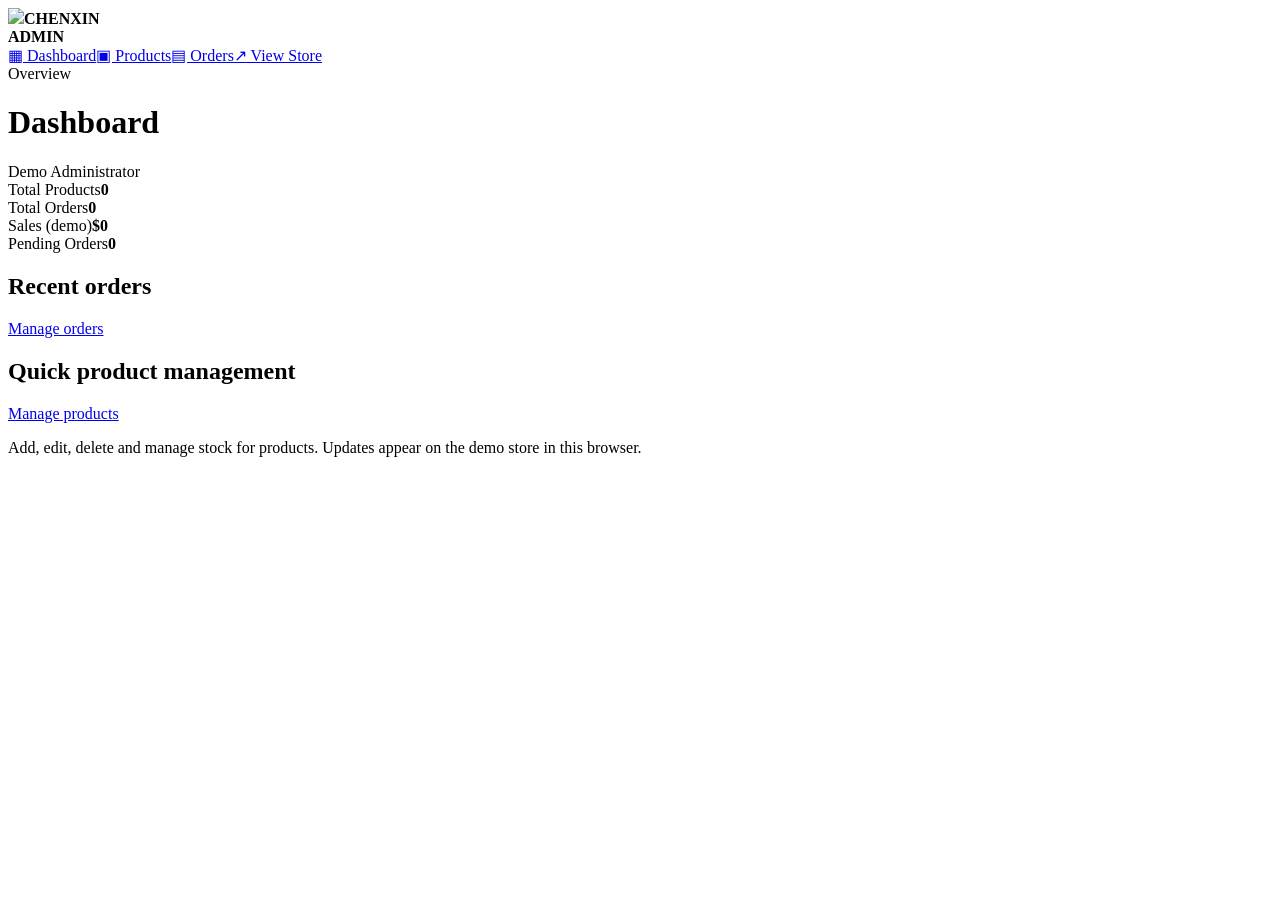
==== index.html @ 58817bd9 "Add files via upload" ====
<!doctype html><html lang="en"><head><meta charset="utf-8"><meta name="viewport" content="width=device-width,initial-scale=1"><title>Chenxin Admin</title><link rel="stylesheet" href="../assets/css/style.css"></head><body class="admin-body"><aside class="sidebar"><div class="sidebrand"><img src="../assets/images/logo.jpeg"><b>CHENXIN<br>ADMIN</b></div><a class="active" href="index.html">▦ Dashboard</a><a href="products.html">▣ Products</a><a href="orders.html">▤ Orders</a><a href="../index.html">↗ View Store</a></aside><main class="admin-main"><header class="admin-top"><div><span class="eyebrow">Overview</span><h1>Dashboard</h1></div><span class="admin-chip">Demo Administrator</span></header><div class="stat-grid"><div class="stat"><span>Total Products</span><strong id="statProducts">0</strong></div><div class="stat"><span>Total Orders</span><strong id="statOrders">0</strong></div><div class="stat"><span>Sales (demo)</span><strong id="statSales">$0</strong></div><div class="stat"><span>Pending Orders</span><strong id="statPending">0</strong></div></div><section class="admin-card"><div class="section-head"><h2>Recent orders</h2><a class="btn btn-small" href="orders.html">Manage orders</a></div><div id="recentOrders"></div></section><section class="admin-card"><div class="section-head"><h2>Quick product management</h2><a class="btn btn-small" href="products.html">Manage products</a></div><p class="muted">Add, edit, delete and manage stock for products. Updates appear on the demo store in this browser.</p></section></main><script src="../assets/js/admin.js"></script></body></html>
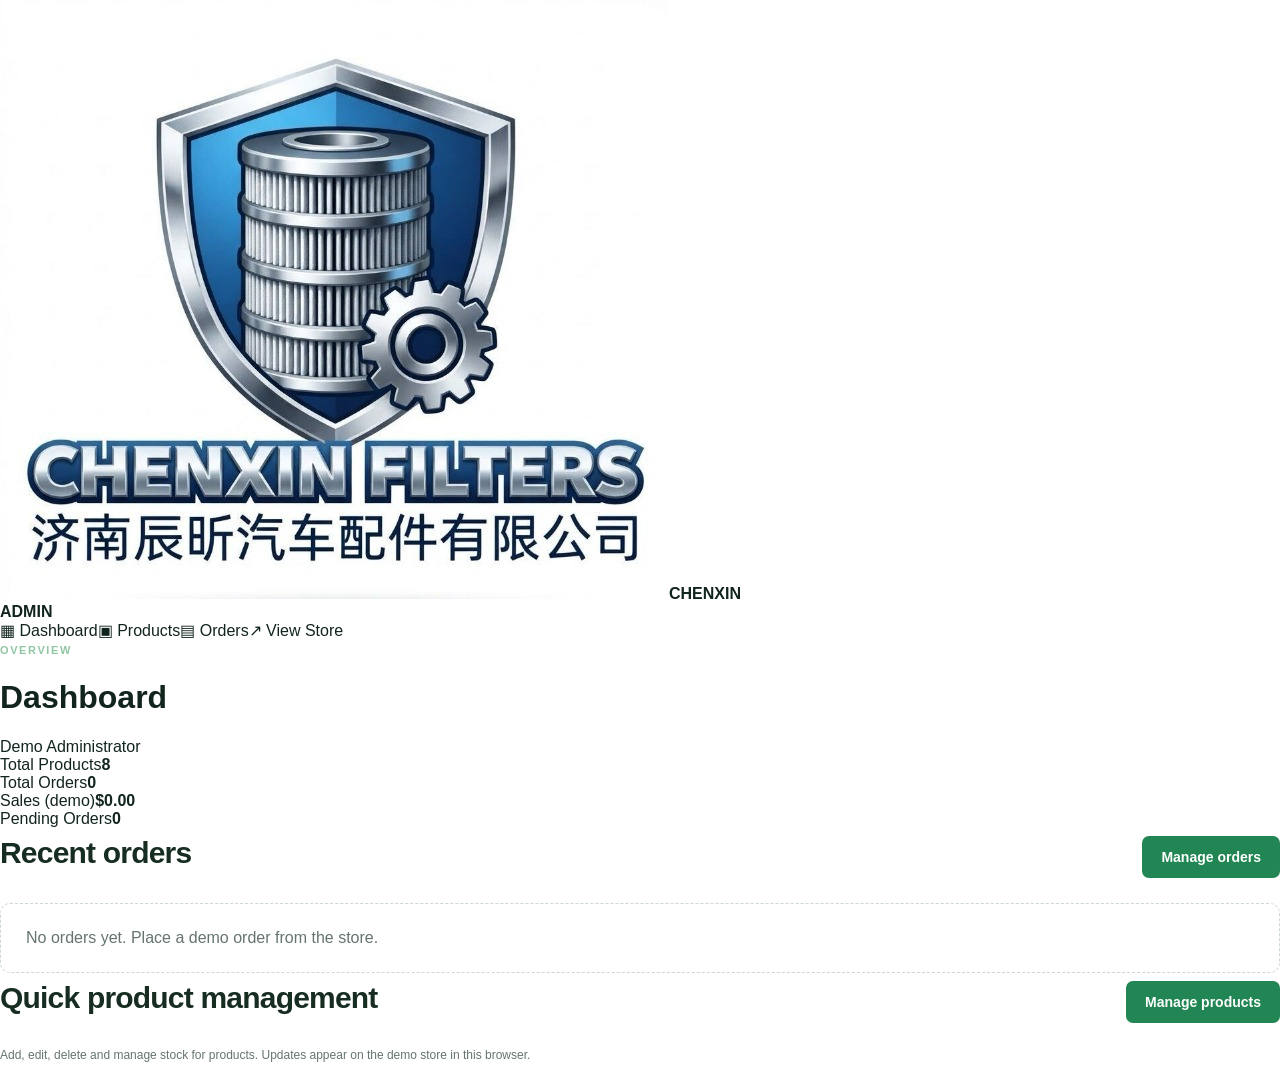
==== commit 32574134: "Update index.html" ====
--- a/index.html
+++ b/index.html
@@ -1 +1 @@
-<!doctype html><html lang="en"><head><meta charset="utf-8"><meta name="viewport" content="width=device-width,initial-scale=1"><title>Chenxin Admin</title><link rel="stylesheet" href="../assets/css/style.css"></head><body class="admin-body"><aside class="sidebar"><div class="sidebrand"><img src="../assets/images/logo.jpeg"><b>CHENXIN<br>ADMIN</b></div><a class="active" href="index.html">▦ Dashboard</a><a href="products.html">▣ Products</a><a href="orders.html">▤ Orders</a><a href="../index.html">↗ View Store</a></aside><main class="admin-main"><header class="admin-top"><div><span class="eyebrow">Overview</span><h1>Dashboard</h1></div><span class="admin-chip">Demo Administrator</span></header><div class="stat-grid"><div class="stat"><span>Total Products</span><strong id="statProducts">0</strong></div><div class="stat"><span>Total Orders</span><strong id="statOrders">0</strong></div><div class="stat"><span>Sales (demo)</span><strong id="statSales">$0</strong></div><div class="stat"><span>Pending Orders</span><strong id="statPending">0</strong></div></div><section class="admin-card"><div class="section-head"><h2>Recent orders</h2><a class="btn btn-small" href="orders.html">Manage orders</a></div><div id="recentOrders"></div></section><section class="admin-card"><div class="section-head"><h2>Quick product management</h2><a class="btn btn-small" href="products.html">Manage products</a></div><p class="muted">Add, edit, delete and manage stock for products. Updates appear on the demo store in this browser.</p></section></main><script src="../assets/js/admin.js"></script></body></html>
+<!doctype html><html lang="en"><head><meta charset="utf-8"><meta name="viewport" content="width=device-width,initial-scale=1"><title>Chenxin Admin</title><link rel="stylesheet" href="style.css"></head><body class="admin-body"><aside class="sidebar"><div class="sidebrand"><img src="logo.jpeg"><b>CHENXIN<br>ADMIN</b></div><a class="active" href="index.html">▦ Dashboard</a><a href="products.html">▣ Products</a><a href="orders.html">▤ Orders</a><a href="../index.html">↗ View Store</a></aside><main class="admin-main"><header class="admin-top"><div><span class="eyebrow">Overview</span><h1>Dashboard</h1></div><span class="admin-chip">Demo Administrator</span></header><div class="stat-grid"><div class="stat"><span>Total Products</span><strong id="statProducts">0</strong></div><div class="stat"><span>Total Orders</span><strong id="statOrders">0</strong></div><div class="stat"><span>Sales (demo)</span><strong id="statSales">$0</strong></div><div class="stat"><span>Pending Orders</span><strong id="statPending">0</strong></div></div><section class="admin-card"><div class="section-head"><h2>Recent orders</h2><a class="btn btn-small" href="orders.html">Manage orders</a></div><div id="recentOrders"></div></section><section class="admin-card"><div class="section-head"><h2>Quick product management</h2><a class="btn btn-small" href="products.html">Manage products</a></div><p class="muted">Add, edit, delete and manage stock for products. Updates appear on the demo store in this browser.</p></section></main><script src="admin.js"></script></body></html>
--- a/style.css
+++ b/style.css
@@ -0,0 +1,2 @@
+@import url('https://fonts.googleapis.com/css2?family=Inter:wght@400;500;600;700;800;900&display=swap');
+:root{--green:#176b45;--green2:#218653;--dark:#12251d;--muted:#65756d;--pale:#f3f8f4;--line:#e5ece7;--gold:#e5a526}*{box-sizing:border-box}html{scroll-behavior:smooth}body{margin:0;font-family:Inter,Arial,sans-serif;color:var(--dark);background:#fff}a{text-decoration:none;color:inherit}.top-strip{display:flex;justify-content:space-between;padding:10px max(4vw,24px);background:#102c22;color:#eaf4ee;font-size:12px;letter-spacing:.15px}.header{display:flex;align-items:center;gap:28px;padding:18px max(4vw,24px);border-bottom:1px solid var(--line);background:white}.brand{display:flex;align-items:center;gap:12px;min-width:250px}.brand img{width:66px;height:66px;object-fit:contain}.brand strong{display:block;font-weight:900;letter-spacing:1.1px;font-size:19px}.brand small{display:block;color:#75847c;font-size:11px;margin-top:5px}.search{display:flex;flex:1;max-width:660px;border:1px solid #dce6df;border-radius:8px;overflow:hidden;height:46px;background:#fafcfb}.search input{border:0;background:transparent;outline:0;padding:0 15px;flex:1;font-size:14px;min-width:0}.search button{border:0;background:var(--green);color:#fff;padding:0 20px;font-weight:700;cursor:pointer}.header-actions{display:flex;align-items:center;gap:20px;margin-left:auto;white-space:nowrap;font-size:13px}.header-actions a{font-weight:600}.cart-link b{background:#eaf5ee;color:var(--green);padding:4px 7px;border-radius:20px}.admin-link{color:var(--green)}.nav{display:flex;align-items:center;gap:28px;padding:15px max(4vw,24px);border-bottom:1px solid var(--line);font-size:13px;font-weight:600;color:#354a3f;overflow-x:auto;white-space:nowrap}.nav a:hover,.footer-col a:hover{color:var(--green2)}.hero{margin:26px max(4vw,24px) 0;min-height:390px;border-radius:18px;overflow:hidden;background:linear-gradient(115deg,#102f24 0%,#175a3b 58%,#237d52 100%);color:white;display:grid;grid-template-columns:1.2fr .8fr;position:relative;padding:50px 6%;align-items:center}.hero-copy{max-width:640px;position:relative;z-index:2}.eyebrow{font-size:11px;font-weight:800;letter-spacing:1.6px;text-transform:uppercase;color:#91c6a5}.hero h1{font-size:clamp(38px,5vw,62px);line-height:1.06;margin:18px 0;font-weight:900;letter-spacing:-2px}.hero h1 span{color:#c8f0d7}.hero p{color:#d4e5db;line-height:1.7;max-width:520px;font-size:16px}.hero-buttons{display:flex;gap:12px;margin-top:28px}.btn{display:inline-flex;align-items:center;justify-content:center;gap:12px;background:var(--green2);color:white;border:0;border-radius:7px;padding:13px 19px;font-size:14px;font-weight:700;cursor:pointer}.hero .btn{background:#fff;color:#174b32}.btn-light{background:transparent!important;border:1px solid #9dc8ad;color:#fff!important}.trust-row{display:flex;gap:22px;margin-top:32px;font-size:12px;color:#d4e8dc}.hero-visual{position:relative;display:flex;justify-content:center;align-items:center}.hero-visual img{width:min(330px,70%);filter:drop-shadow(0 20px 25px #09221866);border-radius:12px;mix-blend-mode:screen;opacity:.88}.floating-note{position:absolute;right:5%;bottom:10%;background:white;color:var(--green);padding:14px 20px;border-radius:10px;box-shadow:0 15px 40px #061b1266;transform:rotate(-4deg)}.floating-note strong,.floating-note small{display:block}.floating-note small{font-size:10px;letter-spacing:1px;margin-top:4px}.category-section,.products-section,.cart-section{padding:62px max(4vw,24px)}.section-head{display:flex;align-items:end;justify-content:space-between;gap:20px;margin-bottom:25px}.section-head h2,.about h2{font-size:30px;margin:8px 0;color:#172d22;letter-spacing:-.8px}.section-head p{color:var(--muted);font-size:14px;margin:8px 0 0}.section-head .eyebrow{color:var(--green2)}.text-link{font-size:13px;color:var(--green);font-weight:700}.category-grid{display:grid;grid-template-columns:repeat(7,1fr);gap:14px}.category-card{border:1px solid var(--line);border-radius:12px;background:#fff;padding:22px 12px;text-align:center;cursor:pointer;transition:.2s;box-shadow:0 4px 15px #102e1b05}.category-card:hover{transform:translateY(-4px);border-color:#a8cdb5;box-shadow:0 10px 25px #102e1b10}.cat-icon{height:70px;width:70px;margin:0 auto 14px;border-radius:50%;background:var(--pale);display:flex;align-items:center;justify-content:center;font-size:28px}.category-card strong{font-size:13px}.promo-band{margin:0 max(4vw,24px);background:#edf6ef;border:1px solid #dcece1;border-radius:15px;padding:34px 5%;display:flex;align-items:center;justify-content:space-between;gap:20px}.promo-band h2{font-size:27px;margin:10px 0}.promo-band p{color:var(--muted);font-size:14px}.promo-band .eyebrow{color:var(--green)}.products-section{background:#fafcfb}.filters{display:flex;gap:10px}.filters select{padding:11px;border:1px solid #dce6df;border-radius:7px;background:white;color:#30473b}.product-grid{display:grid;grid-template-columns:repeat(4,1fr);gap:18px}.product-card{background:white;border:1px solid var(--line);border-radius:12px;overflow:hidden;transition:.2s}.product-card:hover{box-shadow:0 12px 28px #122d1b12;transform:translateY(-3px)}.product-image{height:190px;background:linear-gradient(140deg,#f4f8f5,#eaf2ed);display:flex;align-items:center;justify-content:center;overflow:hidden}.product-image img{width:100%;height:100%;object-fit:cover}.product-placeholder{font-size:65px;opacity:.75}.product-info{padding:18px}.tag{display:inline-block;font-size:10px;text-transform:uppercase;letter-spacing:.6px;color:var(--green);background:#edf7f0;border-radius:20px;padding:6px 8px}.product-info h3{font-size:15px;margin:12px 0 7px;line-height:1.4}.sku,.stock,.muted{font-size:12px;color:var(--muted)}.price{font-size:20px;font-weight:800;margin:12px 0;color:var(--green)}.product-info .btn{width:100%;margin-top:12px}.empty{padding:25px;background:#fff;border:1px dashed #cbd9d0;border-radius:10px;color:var(--muted)}.cart-row{display:grid;grid-template-columns:2fr 1fr 1fr auto;align-items:center;gap:15px;padding:15px;border-bottom:1px solid var(--line)}.cart-row button{cursor:pointer}.cart-total{text-align:right;font-size:22px;font-weight:800;padding:20px}.checkout-btn{float:right}.table-action{border:0;background:#f5e8e8;color:#a33;border-radius:5px;padding:8px}.benefits{display:grid;grid-template-columns:repeat(4,1fr);gap:15px;padding:32px max(4vw,24px);border-top:1px solid var(--line);border-bottom:1px solid var(--line)}.benefits div{padding:10px 15px;border-right:1px solid var(--line)}.benefits div:last-child{border:0}.benefits b,.benefits small{display:block}.benefits b{font-size:14px}.benefits small{color:var(--muted);font-size:12px;margin-top:8px}.about{display:flex;align-items:center;justify-content:space-between;gap:30px;padding:60px max(4vw,24px)}.about>div{max-width:750px}.about p{line-height:1.8;color:var(--muted);font-size:14px}footer{background:#102b21;color:#e9f3ec;padding:45px max(4vw,24px) 20px}.footer-main{display:grid;grid-template-columns:1.5fr 1fr 1fr 1fr;gap:40px;padding-bottom:35px}.footer-brand img{width:100px;height:100px;object-fit:contain;border-radius:7px}.footer-brand h3{letter-spacing:1px;margin:14px 0 5px}.footer-brand p{font-size:13px;margin:7px 0}.footer-brand small{color:#9bb9a7}.footer-col h4{font-size:14px;margin:5px 0 18px}.footer-col a{display:block;color:#b8d0c1;font-size:13px;margin:12px 0}.social{display:flex;gap:10px;flex-wrap:wrap;margin-top:20px}.social a{border:1px solid #416452;color:#d5e6dc;border-radius:30px;padding:8px 11px;font-size:12px}.payment{display:flex;align-items:center;gap:10px;flex-wrap:wrap;border-top:1px solid #355345;border-bottom:1px solid #355345;padding:18px 0}.payment>span{font-size:12px;color:#adc8b7;margin-right:6px}.pay{display:inline-block;background:white;color:#203c2d;padding:7px 12px;border-radius:5px;font-size:12px;font-weight:800}.mc{color:#263e83}.pp{color:#1460a5}.cod{font-size:10px}.footer-bottom{display:flex;justify-content:space-between;gap:20px;padding-top:20px;color:#b4c8bb;font-size:12px}.demo-note{text-align:center;color:#839e8d;font-size:10px;margin:16px 0 0}@media(max-width:1050px){.category-grid{grid-template-columns:repeat(4,1fr)}.product-grid{grid-template-columns:repeat(3,1fr)}.header{flex-wrap:wrap}.header-actions{margin-left:0}.hero{grid-template-columns:1fr .7fr}.footer-main{grid-template-columns:1fr 1fr}}@media(max-width:700px){.top-strip{gap:8px;justify-content:center;flex-wrap:wrap}.top-strip span:nth-child(2){display:none}.header{gap:14px}.brand{min-width:auto}.brand img{width:48px;height:48px}.brand strong{font-size:15px}.search{order:3;max-width:none;flex-basis:100%}.header-actions{gap:12px;font-size:12px}.header-actions a span{display:none}.nav{gap:18px}.hero{grid-template-columns:1fr;padding:35px 25px;margin:18px 15px}.hero-visual{display:none}.hero h1{font-size:42px}.trust-row{flex-wrap:wrap;gap:10px}.section-head{align-items:start;flex-direction:column}.category-section,.products-section,.cart-section{padding:42px 16px}.category-grid{grid-template-columns:repeat(2,1fr)}.product-grid{grid-template-columns:repeat(2,1fr);gap:10px}.product-image{height:140px}.product-info{padding:12px}.product-info h3{font-size:13px}.promo-band{margin:0 15px;flex-direction:column;align-items:start}.filters{width:100%;flex-wrap:wrap}.filters select{flex:1;min-width:120px}.benefits{grid-template-columns:repeat(2,1fr);padding:24px 15px}.benefits div:nth-child(2){border-right:0}.about{padding:42px 16px;flex-direction:column;align-items:start}.footer-main{grid-template-columns:1fr 1fr;gap:25px}.footer-brand{grid-column:1/-1}.footer-bottom{flex-direction:column}.cart-row{grid-template-columns:1fr 1fr}.cart-row>button:last-child{justify-self:start}}@media(max-width:420px){.product-grid{grid-template-columns:1fr}.product-image{height:180px}.category-grid{grid-template-columns:1fr 1fr}.footer-main{grid-template-columns:1fr}.footer-brand{grid-column:auto}}
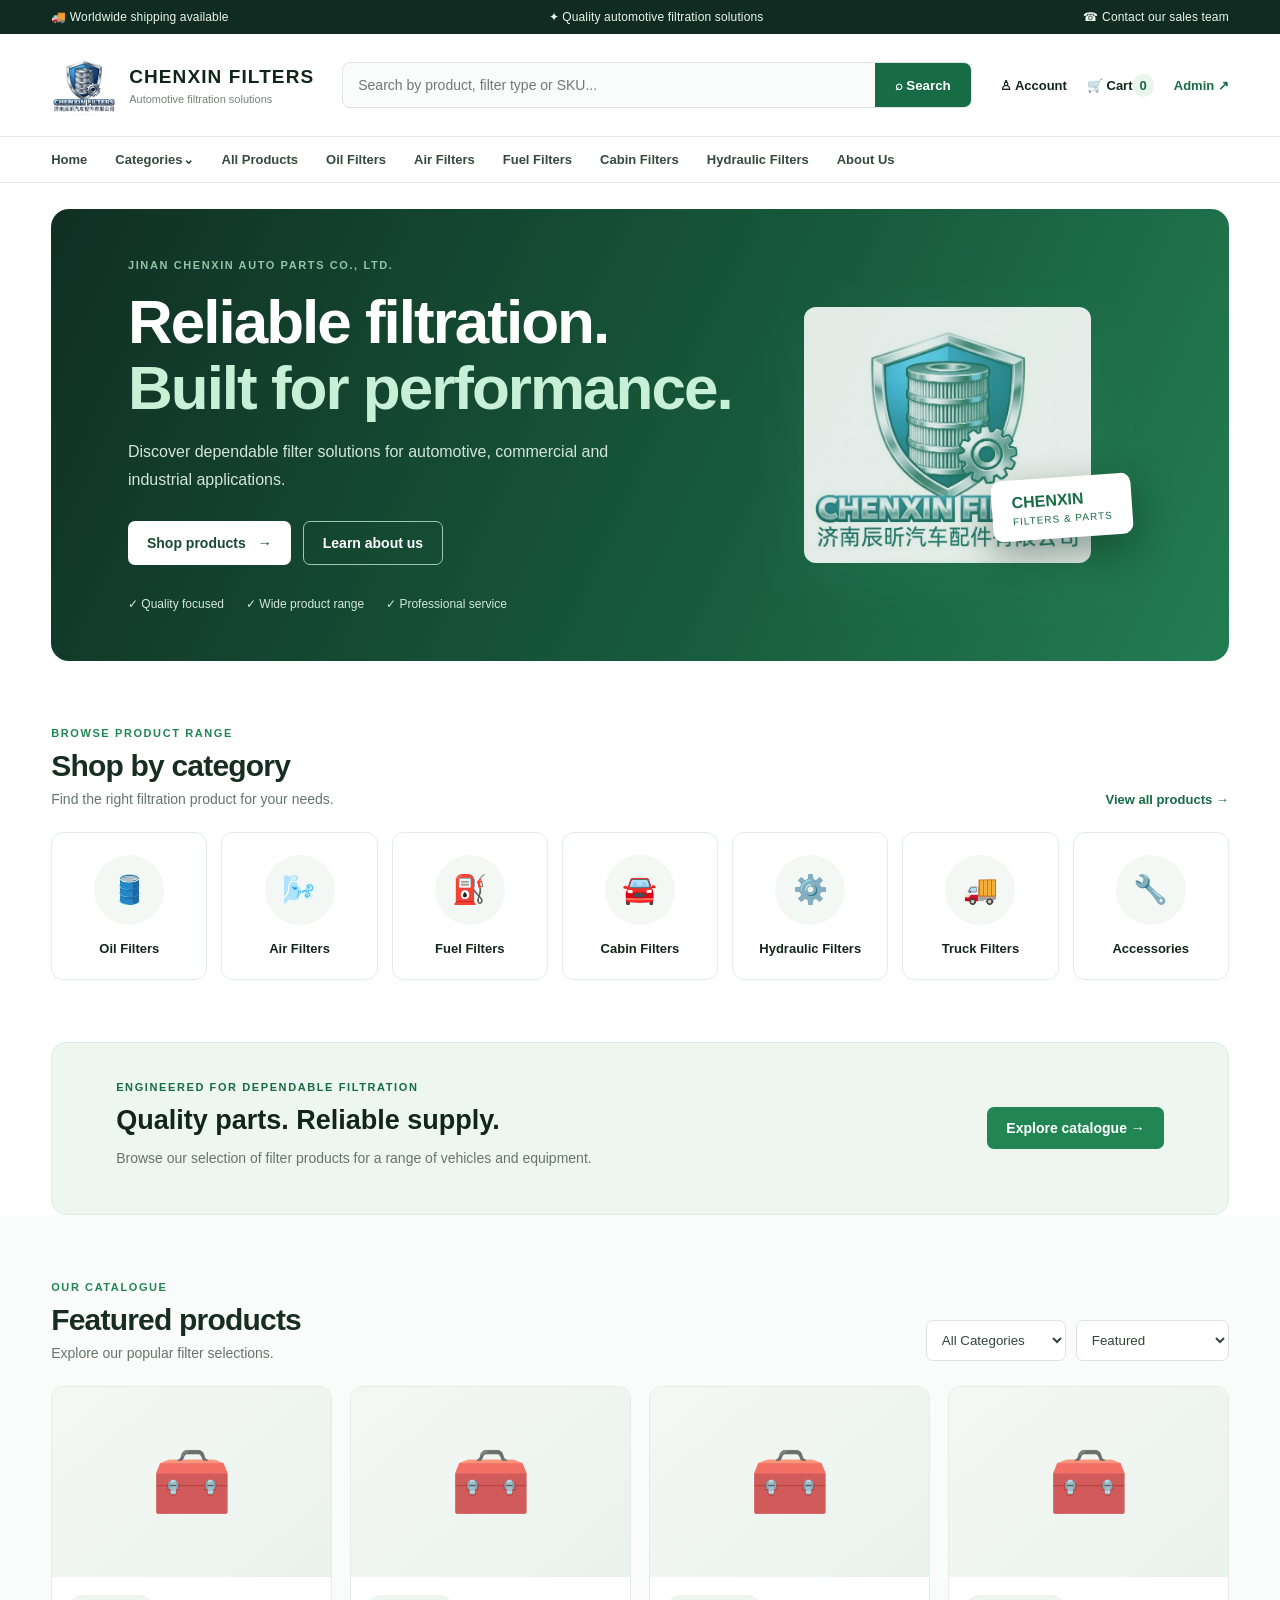
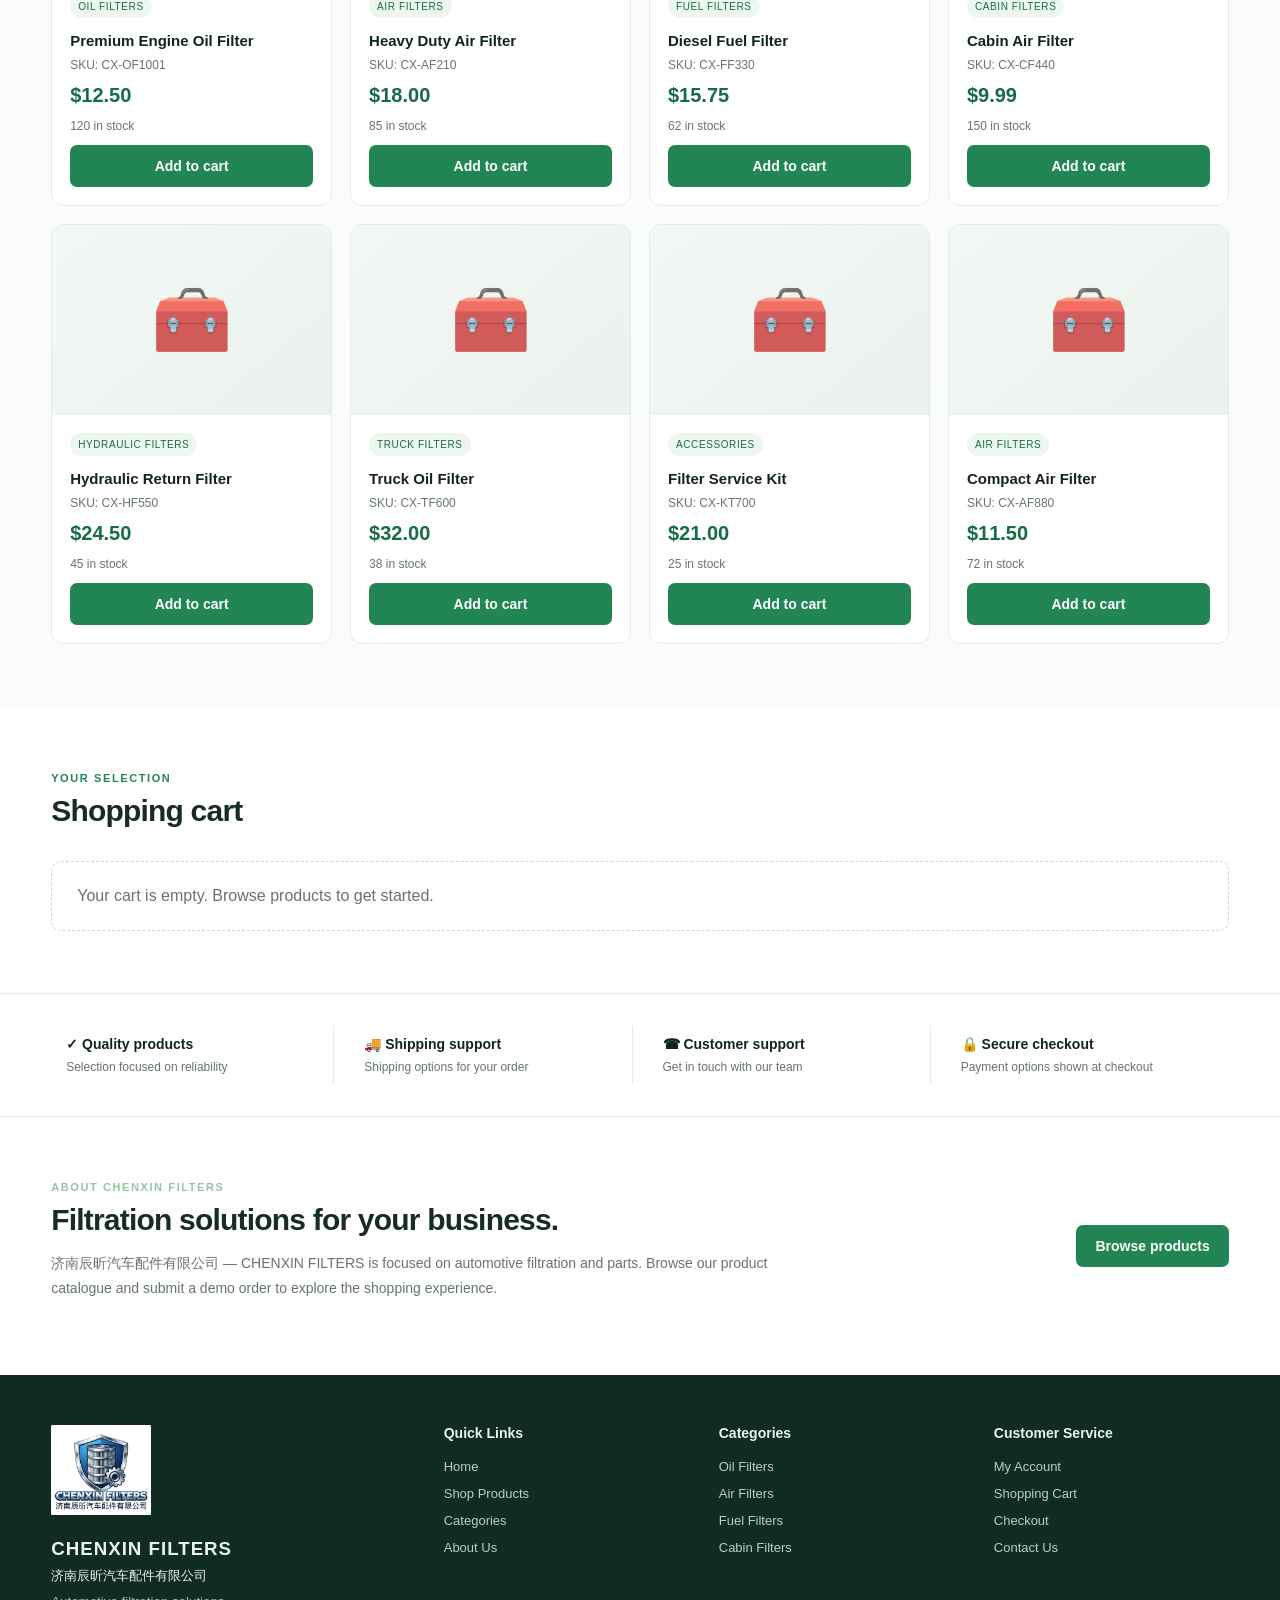
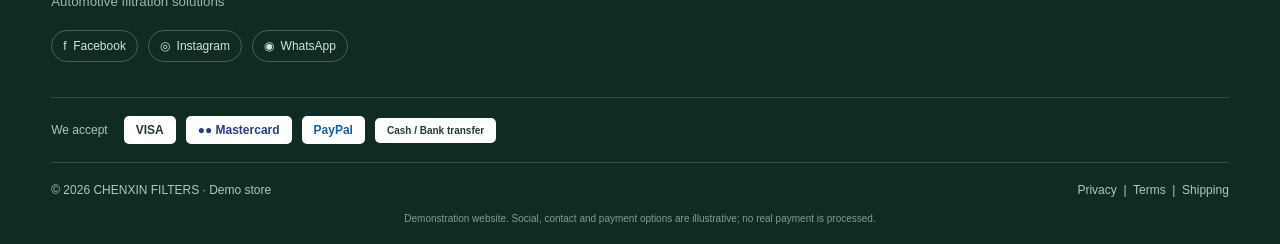
==== commit a0da1ff4: "Restore folder structure" ====
--- a/index.html
+++ b/index.html
@@ -1 +1,11 @@
-<!doctype html><html lang="en"><head><meta charset="utf-8"><meta name="viewport" content="width=device-width,initial-scale=1"><title>Chenxin Admin</title><link rel="stylesheet" href="style.css"></head><body class="admin-body"><aside class="sidebar"><div class="sidebrand"><img src="logo.jpeg"><b>CHENXIN<br>ADMIN</b></div><a class="active" href="index.html">▦ Dashboard</a><a href="products.html">▣ Products</a><a href="orders.html">▤ Orders</a><a href="../index.html">↗ View Store</a></aside><main class="admin-main"><header class="admin-top"><div><span class="eyebrow">Overview</span><h1>Dashboard</h1></div><span class="admin-chip">Demo Administrator</span></header><div class="stat-grid"><div class="stat"><span>Total Products</span><strong id="statProducts">0</strong></div><div class="stat"><span>Total Orders</span><strong id="statOrders">0</strong></div><div class="stat"><span>Sales (demo)</span><strong id="statSales">$0</strong></div><div class="stat"><span>Pending Orders</span><strong id="statPending">0</strong></div></div><section class="admin-card"><div class="section-head"><h2>Recent orders</h2><a class="btn btn-small" href="orders.html">Manage orders</a></div><div id="recentOrders"></div></section><section class="admin-card"><div class="section-head"><h2>Quick product management</h2><a class="btn btn-small" href="products.html">Manage products</a></div><p class="muted">Add, edit, delete and manage stock for products. Updates appear on the demo store in this browser.</p></section></main><script src="admin.js"></script></body></html>
+<!DOCTYPE html><html lang="en"><head><meta charset="UTF-8"><meta name="viewport" content="width=device-width, initial-scale=1"><title>Chenxin Filters | Auto Filtration & Parts</title><link rel="stylesheet" href="assets/css/style.css"></head><body>
+<div class="top-strip"><span>🚚 Worldwide shipping available</span><span>✦ Quality automotive filtration solutions</span><span>☎ Contact our sales team</span></div>
+<header class="header"><a class="brand" href="index.html"><img src="assets/images/logo.jpeg" alt="Chenxin Filters"><div><strong>CHENXIN FILTERS</strong><small>Automotive filtration solutions</small></div></a><div class="search"><input id="search" placeholder="Search by product, filter type or SKU..."><button onclick="renderProducts()">⌕ <span>Search</span></button></div><div class="header-actions"><a href="#account" onclick="demoAccount()">♙ <span>Account</span></a><a class="cart-link" href="#cart">🛒 <span>Cart</span><b id="cartCount">0</b></a><a class="admin-link" href="admin/index.html">Admin ↗</a></div></header>
+<nav class="nav"><a href="index.html">Home</a><a href="#categories">Categories⌄</a><a href="#products">All Products</a><a href="#products" data-cat="Oil Filters">Oil Filters</a><a href="#products" data-cat="Air Filters">Air Filters</a><a href="#products" data-cat="Fuel Filters">Fuel Filters</a><a href="#products" data-cat="Cabin Filters">Cabin Filters</a><a href="#products" data-cat="Hydraulic Filters">Hydraulic Filters</a><a href="#about">About Us</a></nav>
+<main><section class="hero" id="home"><div class="hero-copy"><div class="eyebrow">JINAN CHENXIN AUTO PARTS CO., LTD.</div><h1>Reliable filtration.<br><span>Built for performance.</span></h1><p>Discover dependable filter solutions for automotive, commercial and industrial applications.</p><div class="hero-buttons"><a class="btn" href="#products">Shop products <span>→</span></a><a class="btn btn-light" href="#about">Learn about us</a></div><div class="trust-row"><span>✓ Quality focused</span><span>✓ Wide product range</span><span>✓ Professional service</span></div></div><div class="hero-visual"><img src="assets/images/logo.jpeg" alt="Chenxin Filters emblem"><div class="floating-note"><strong>CHENXIN</strong><small>FILTERS & PARTS</small></div></div></section>
+<section class="category-section" id="categories"><div class="section-head"><div><span class="eyebrow">Browse product range</span><h2>Shop by category</h2><p>Find the right filtration product for your needs.</p></div><a href="#products" class="text-link">View all products →</a></div><div id="categoriesGrid" class="category-grid"></div></section>
+<section class="promo-band"><div><span class="eyebrow">Engineered for dependable filtration</span><h2>Quality parts. Reliable supply.</h2><p>Browse our selection of filter products for a range of vehicles and equipment.</p></div><a href="#products" class="btn">Explore catalogue →</a></section>
+<section class="products-section" id="products"><div class="section-head"><div><span class="eyebrow">Our catalogue</span><h2>Featured products</h2><p>Explore our popular filter selections.</p></div><div class="filters"><select id="categoryFilter" onchange="renderProducts()"><option value="All">All Categories</option></select><select id="sort" onchange="renderProducts()"><option value="default">Featured</option><option value="low">Price: Low to High</option><option value="high">Price: High to Low</option></select></div></div><div id="productGrid" class="product-grid"></div></section>
+<section class="cart-section" id="cart"><div class="section-head"><div><span class="eyebrow">Your selection</span><h2>Shopping cart</h2></div></div><div id="cartArea"></div></section>
+<section class="benefits"><div><b>✓ Quality products</b><small>Selection focused on reliability</small></div><div><b>🚚 Shipping support</b><small>Shipping options for your order</small></div><div><b>☎ Customer support</b><small>Get in touch with our team</small></div><div><b>🔒 Secure checkout</b><small>Payment options shown at checkout</small></div></section><section id="about" class="about"><div><span class="eyebrow">About Chenxin Filters</span><h2>Filtration solutions for your business.</h2><p>济南辰昕汽车配件有限公司 — CHENXIN FILTERS is focused on automotive filtration and parts. Browse our product catalogue and submit a demo order to explore the shopping experience.</p></div><a href="#products" class="btn">Browse products</a></section></main>
+<footer><div class="footer-main"><div class="footer-brand"><img src="assets/images/logo.jpeg" alt="Logo"><h3>CHENXIN FILTERS</h3><p>济南辰昕汽车配件有限公司</p><small>Automotive filtration solutions</small><div class="social"><a href="#" aria-label="Facebook">f&nbsp; Facebook</a><a href="#" aria-label="Instagram">◎&nbsp; Instagram</a><a href="#" aria-label="WhatsApp">◉&nbsp; WhatsApp</a></div></div><div class="footer-col"><h4>Quick Links</h4><a href="index.html">Home</a><a href="#products">Shop Products</a><a href="#categories">Categories</a><a href="#about">About Us</a></div><div class="footer-col"><h4>Categories</h4><a href="#products" data-cat="Oil Filters">Oil Filters</a><a href="#products" data-cat="Air Filters">Air Filters</a><a href="#products" data-cat="Fuel Filters">Fuel Filters</a><a href="#products" data-cat="Cabin Filters">Cabin Filters</a></div><div class="footer-col"><h4>Customer Service</h4><a href="#account" onclick="demoAccount()">My Account</a><a href="#cart">Shopping Cart</a><a href="#cart">Checkout</a><a href="#">Contact Us</a></div></div><div class="payment"><span>We accept</span><b class="pay visa">VISA</b><b class="pay mc">●● Mastercard</b><b class="pay pp">PayPal</b><b class="pay cod">Cash / Bank transfer</b></div><div class="footer-bottom"><span>© 2026 CHENXIN FILTERS · Demo store</span><span>Privacy&nbsp; | &nbsp;Terms&nbsp; | &nbsp;Shipping</span></div><p class="demo-note">Demonstration website. Social, contact and payment options are illustrative; no real payment is processed.</p></footer><script src="assets/js/app.js"></script></body></html>
--- a/assets/css/style.css
+++ b/assets/css/style.css
@@ -0,0 +1,2 @@
+@import url('https://fonts.googleapis.com/css2?family=Inter:wght@400;500;600;700;800;900&display=swap');
+:root{--green:#176b45;--green2:#218653;--dark:#12251d;--muted:#65756d;--pale:#f3f8f4;--line:#e5ece7;--gold:#e5a526}*{box-sizing:border-box}html{scroll-behavior:smooth}body{margin:0;font-family:Inter,Arial,sans-serif;color:var(--dark);background:#fff}a{text-decoration:none;color:inherit}.top-strip{display:flex;justify-content:space-between;padding:10px max(4vw,24px);background:#102c22;color:#eaf4ee;font-size:12px;letter-spacing:.15px}.header{display:flex;align-items:center;gap:28px;padding:18px max(4vw,24px);border-bottom:1px solid var(--line);background:white}.brand{display:flex;align-items:center;gap:12px;min-width:250px}.brand img{width:66px;height:66px;object-fit:contain}.brand strong{display:block;font-weight:900;letter-spacing:1.1px;font-size:19px}.brand small{display:block;color:#75847c;font-size:11px;margin-top:5px}.search{display:flex;flex:1;max-width:660px;border:1px solid #dce6df;border-radius:8px;overflow:hidden;height:46px;background:#fafcfb}.search input{border:0;background:transparent;outline:0;padding:0 15px;flex:1;font-size:14px;min-width:0}.search button{border:0;background:var(--green);color:#fff;padding:0 20px;font-weight:700;cursor:pointer}.header-actions{display:flex;align-items:center;gap:20px;margin-left:auto;white-space:nowrap;font-size:13px}.header-actions a{font-weight:600}.cart-link b{background:#eaf5ee;color:var(--green);padding:4px 7px;border-radius:20px}.admin-link{color:var(--green)}.nav{display:flex;align-items:center;gap:28px;padding:15px max(4vw,24px);border-bottom:1px solid var(--line);font-size:13px;font-weight:600;color:#354a3f;overflow-x:auto;white-space:nowrap}.nav a:hover,.footer-col a:hover{color:var(--green2)}.hero{margin:26px max(4vw,24px) 0;min-height:390px;border-radius:18px;overflow:hidden;background:linear-gradient(115deg,#102f24 0%,#175a3b 58%,#237d52 100%);color:white;display:grid;grid-template-columns:1.2fr .8fr;position:relative;padding:50px 6%;align-items:center}.hero-copy{max-width:640px;position:relative;z-index:2}.eyebrow{font-size:11px;font-weight:800;letter-spacing:1.6px;text-transform:uppercase;color:#91c6a5}.hero h1{font-size:clamp(38px,5vw,62px);line-height:1.06;margin:18px 0;font-weight:900;letter-spacing:-2px}.hero h1 span{color:#c8f0d7}.hero p{color:#d4e5db;line-height:1.7;max-width:520px;font-size:16px}.hero-buttons{display:flex;gap:12px;margin-top:28px}.btn{display:inline-flex;align-items:center;justify-content:center;gap:12px;background:var(--green2);color:white;border:0;border-radius:7px;padding:13px 19px;font-size:14px;font-weight:700;cursor:pointer}.hero .btn{background:#fff;color:#174b32}.btn-light{background:transparent!important;border:1px solid #9dc8ad;color:#fff!important}.trust-row{display:flex;gap:22px;margin-top:32px;font-size:12px;color:#d4e8dc}.hero-visual{position:relative;display:flex;justify-content:center;align-items:center}.hero-visual img{width:min(330px,70%);filter:drop-shadow(0 20px 25px #09221866);border-radius:12px;mix-blend-mode:screen;opacity:.88}.floating-note{position:absolute;right:5%;bottom:10%;background:white;color:var(--green);padding:14px 20px;border-radius:10px;box-shadow:0 15px 40px #061b1266;transform:rotate(-4deg)}.floating-note strong,.floating-note small{display:block}.floating-note small{font-size:10px;letter-spacing:1px;margin-top:4px}.category-section,.products-section,.cart-section{padding:62px max(4vw,24px)}.section-head{display:flex;align-items:end;justify-content:space-between;gap:20px;margin-bottom:25px}.section-head h2,.about h2{font-size:30px;margin:8px 0;color:#172d22;letter-spacing:-.8px}.section-head p{color:var(--muted);font-size:14px;margin:8px 0 0}.section-head .eyebrow{color:var(--green2)}.text-link{font-size:13px;color:var(--green);font-weight:700}.category-grid{display:grid;grid-template-columns:repeat(7,1fr);gap:14px}.category-card{border:1px solid var(--line);border-radius:12px;background:#fff;padding:22px 12px;text-align:center;cursor:pointer;transition:.2s;box-shadow:0 4px 15px #102e1b05}.category-card:hover{transform:translateY(-4px);border-color:#a8cdb5;box-shadow:0 10px 25px #102e1b10}.cat-icon{height:70px;width:70px;margin:0 auto 14px;border-radius:50%;background:var(--pale);display:flex;align-items:center;justify-content:center;font-size:28px}.category-card strong{font-size:13px}.promo-band{margin:0 max(4vw,24px);background:#edf6ef;border:1px solid #dcece1;border-radius:15px;padding:34px 5%;display:flex;align-items:center;justify-content:space-between;gap:20px}.promo-band h2{font-size:27px;margin:10px 0}.promo-band p{color:var(--muted);font-size:14px}.promo-band .eyebrow{color:var(--green)}.products-section{background:#fafcfb}.filters{display:flex;gap:10px}.filters select{padding:11px;border:1px solid #dce6df;border-radius:7px;background:white;color:#30473b}.product-grid{display:grid;grid-template-columns:repeat(4,1fr);gap:18px}.product-card{background:white;border:1px solid var(--line);border-radius:12px;overflow:hidden;transition:.2s}.product-card:hover{box-shadow:0 12px 28px #122d1b12;transform:translateY(-3px)}.product-image{height:190px;background:linear-gradient(140deg,#f4f8f5,#eaf2ed);display:flex;align-items:center;justify-content:center;overflow:hidden}.product-image img{width:100%;height:100%;object-fit:cover}.product-placeholder{font-size:65px;opacity:.75}.product-info{padding:18px}.tag{display:inline-block;font-size:10px;text-transform:uppercase;letter-spacing:.6px;color:var(--green);background:#edf7f0;border-radius:20px;padding:6px 8px}.product-info h3{font-size:15px;margin:12px 0 7px;line-height:1.4}.sku,.stock,.muted{font-size:12px;color:var(--muted)}.price{font-size:20px;font-weight:800;margin:12px 0;color:var(--green)}.product-info .btn{width:100%;margin-top:12px}.empty{padding:25px;background:#fff;border:1px dashed #cbd9d0;border-radius:10px;color:var(--muted)}.cart-row{display:grid;grid-template-columns:2fr 1fr 1fr auto;align-items:center;gap:15px;padding:15px;border-bottom:1px solid var(--line)}.cart-row button{cursor:pointer}.cart-total{text-align:right;font-size:22px;font-weight:800;padding:20px}.checkout-btn{float:right}.table-action{border:0;background:#f5e8e8;color:#a33;border-radius:5px;padding:8px}.benefits{display:grid;grid-template-columns:repeat(4,1fr);gap:15px;padding:32px max(4vw,24px);border-top:1px solid var(--line);border-bottom:1px solid var(--line)}.benefits div{padding:10px 15px;border-right:1px solid var(--line)}.benefits div:last-child{border:0}.benefits b,.benefits small{display:block}.benefits b{font-size:14px}.benefits small{color:var(--muted);font-size:12px;margin-top:8px}.about{display:flex;align-items:center;justify-content:space-between;gap:30px;padding:60px max(4vw,24px)}.about>div{max-width:750px}.about p{line-height:1.8;color:var(--muted);font-size:14px}footer{background:#102b21;color:#e9f3ec;padding:45px max(4vw,24px) 20px}.footer-main{display:grid;grid-template-columns:1.5fr 1fr 1fr 1fr;gap:40px;padding-bottom:35px}.footer-brand img{width:100px;height:100px;object-fit:contain;border-radius:7px}.footer-brand h3{letter-spacing:1px;margin:14px 0 5px}.footer-brand p{font-size:13px;margin:7px 0}.footer-brand small{color:#9bb9a7}.footer-col h4{font-size:14px;margin:5px 0 18px}.footer-col a{display:block;color:#b8d0c1;font-size:13px;margin:12px 0}.social{display:flex;gap:10px;flex-wrap:wrap;margin-top:20px}.social a{border:1px solid #416452;color:#d5e6dc;border-radius:30px;padding:8px 11px;font-size:12px}.payment{display:flex;align-items:center;gap:10px;flex-wrap:wrap;border-top:1px solid #355345;border-bottom:1px solid #355345;padding:18px 0}.payment>span{font-size:12px;color:#adc8b7;margin-right:6px}.pay{display:inline-block;background:white;color:#203c2d;padding:7px 12px;border-radius:5px;font-size:12px;font-weight:800}.mc{color:#263e83}.pp{color:#1460a5}.cod{font-size:10px}.footer-bottom{display:flex;justify-content:space-between;gap:20px;padding-top:20px;color:#b4c8bb;font-size:12px}.demo-note{text-align:center;color:#839e8d;font-size:10px;margin:16px 0 0}@media(max-width:1050px){.category-grid{grid-template-columns:repeat(4,1fr)}.product-grid{grid-template-columns:repeat(3,1fr)}.header{flex-wrap:wrap}.header-actions{margin-left:0}.hero{grid-template-columns:1fr .7fr}.footer-main{grid-template-columns:1fr 1fr}}@media(max-width:700px){.top-strip{gap:8px;justify-content:center;flex-wrap:wrap}.top-strip span:nth-child(2){display:none}.header{gap:14px}.brand{min-width:auto}.brand img{width:48px;height:48px}.brand strong{font-size:15px}.search{order:3;max-width:none;flex-basis:100%}.header-actions{gap:12px;font-size:12px}.header-actions a span{display:none}.nav{gap:18px}.hero{grid-template-columns:1fr;padding:35px 25px;margin:18px 15px}.hero-visual{display:none}.hero h1{font-size:42px}.trust-row{flex-wrap:wrap;gap:10px}.section-head{align-items:start;flex-direction:column}.category-section,.products-section,.cart-section{padding:42px 16px}.category-grid{grid-template-columns:repeat(2,1fr)}.product-grid{grid-template-columns:repeat(2,1fr);gap:10px}.product-image{height:140px}.product-info{padding:12px}.product-info h3{font-size:13px}.promo-band{margin:0 15px;flex-direction:column;align-items:start}.filters{width:100%;flex-wrap:wrap}.filters select{flex:1;min-width:120px}.benefits{grid-template-columns:repeat(2,1fr);padding:24px 15px}.benefits div:nth-child(2){border-right:0}.about{padding:42px 16px;flex-direction:column;align-items:start}.footer-main{grid-template-columns:1fr 1fr;gap:25px}.footer-brand{grid-column:1/-1}.footer-bottom{flex-direction:column}.cart-row{grid-template-columns:1fr 1fr}.cart-row>button:last-child{justify-self:start}}@media(max-width:420px){.product-grid{grid-template-columns:1fr}.product-image{height:180px}.category-grid{grid-template-columns:1fr 1fr}.footer-main{grid-template-columns:1fr}.footer-brand{grid-column:auto}}
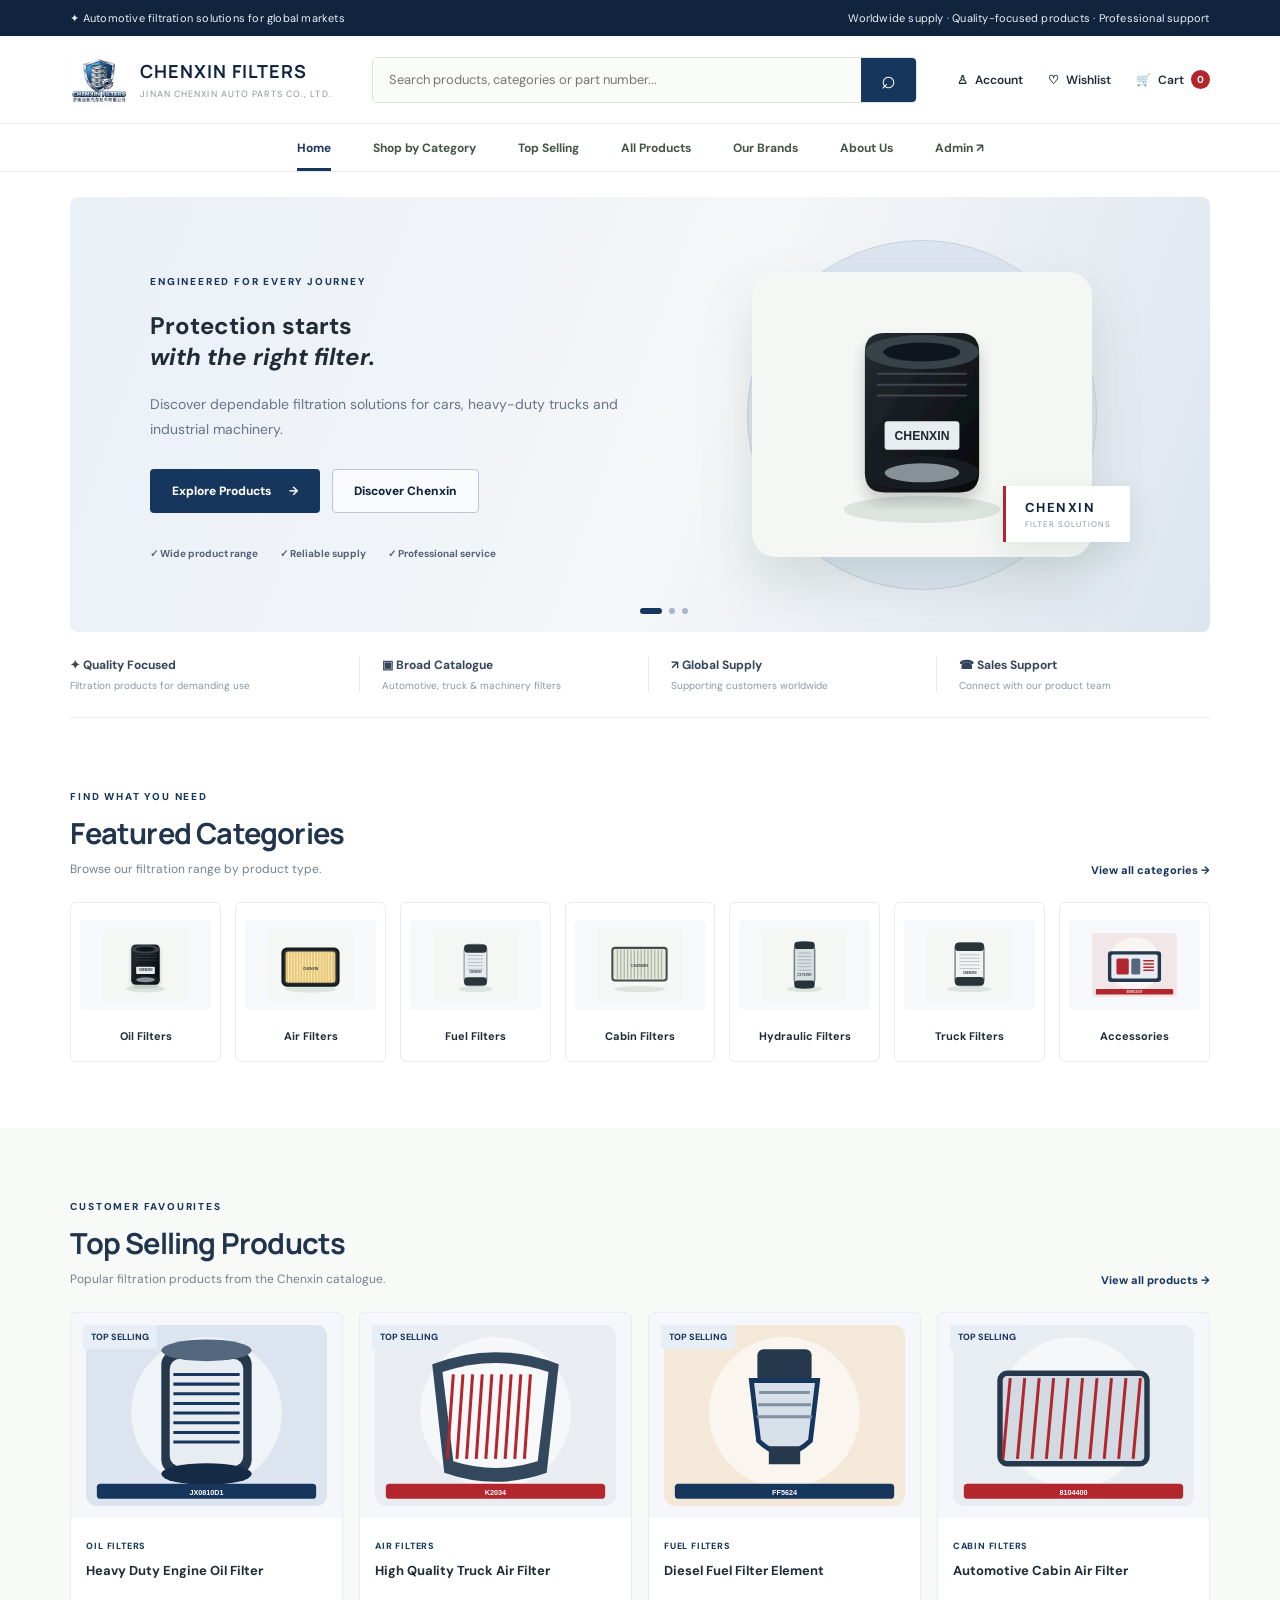
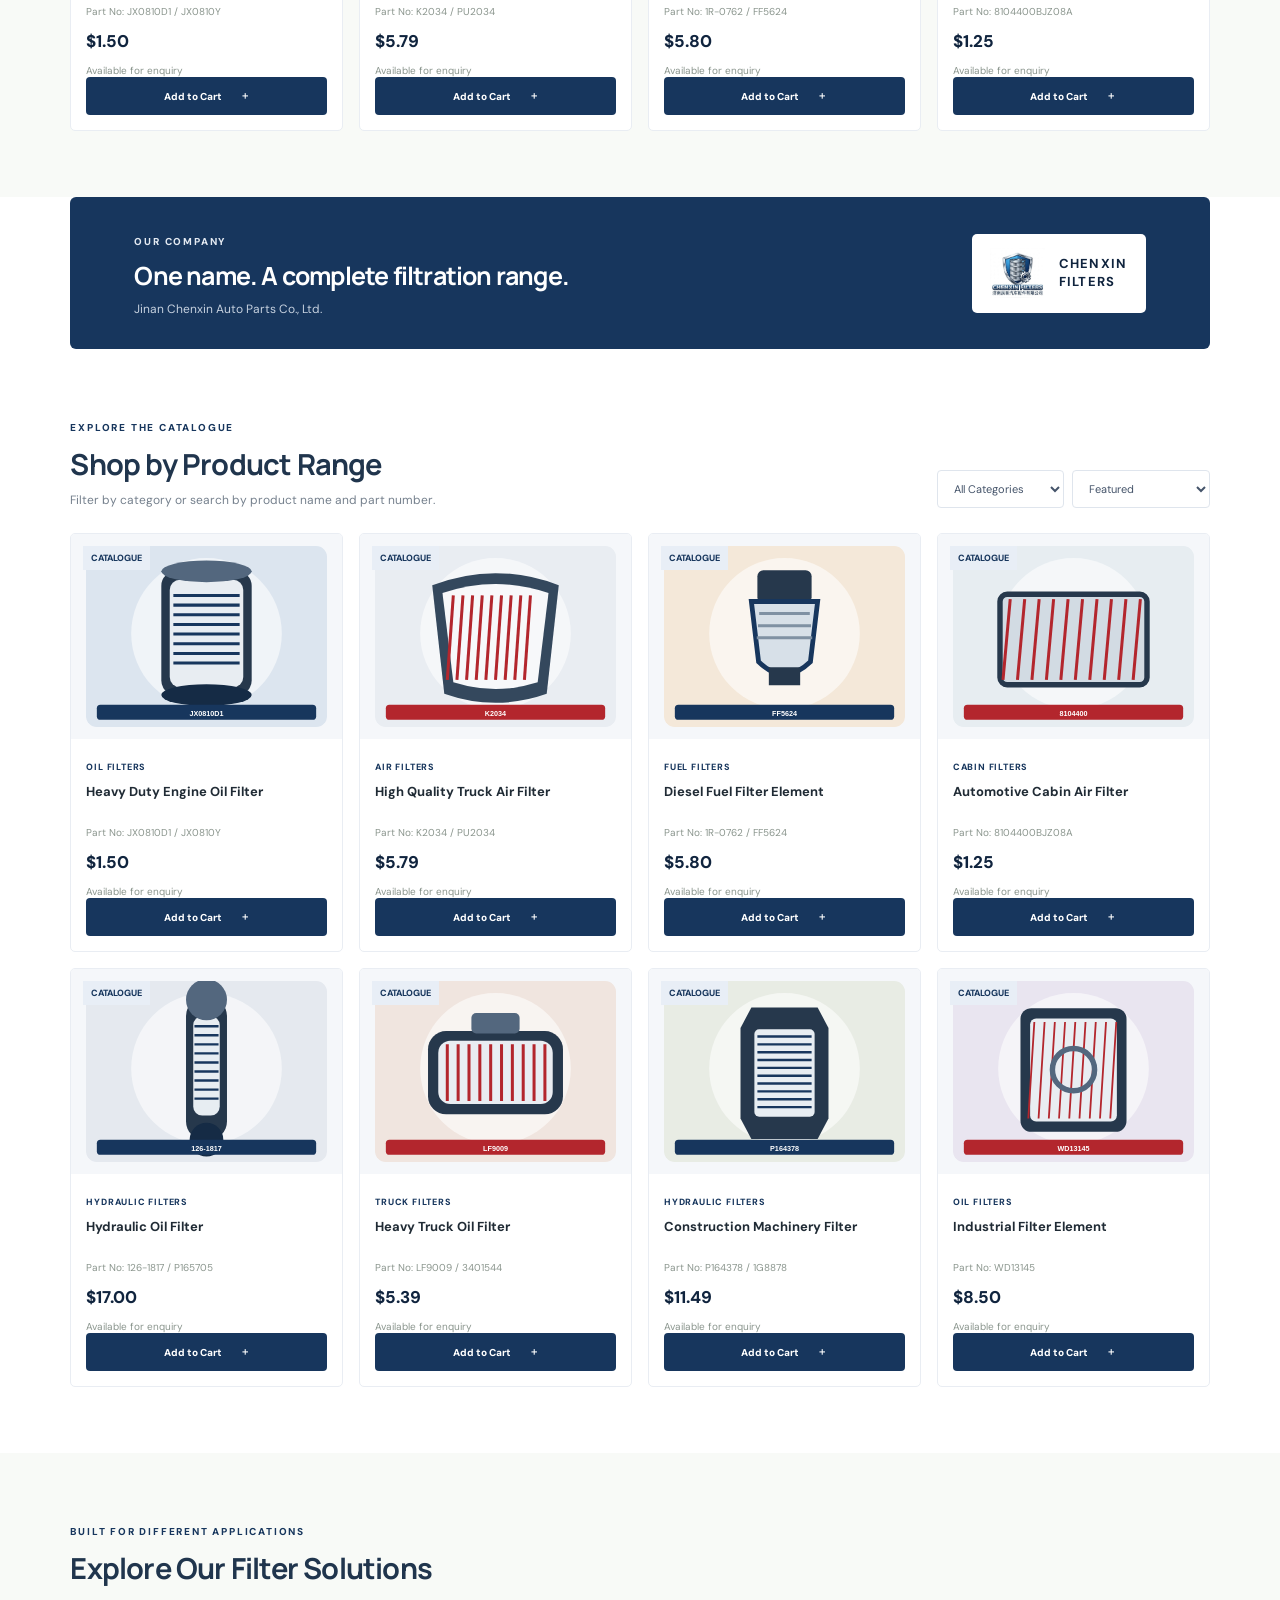
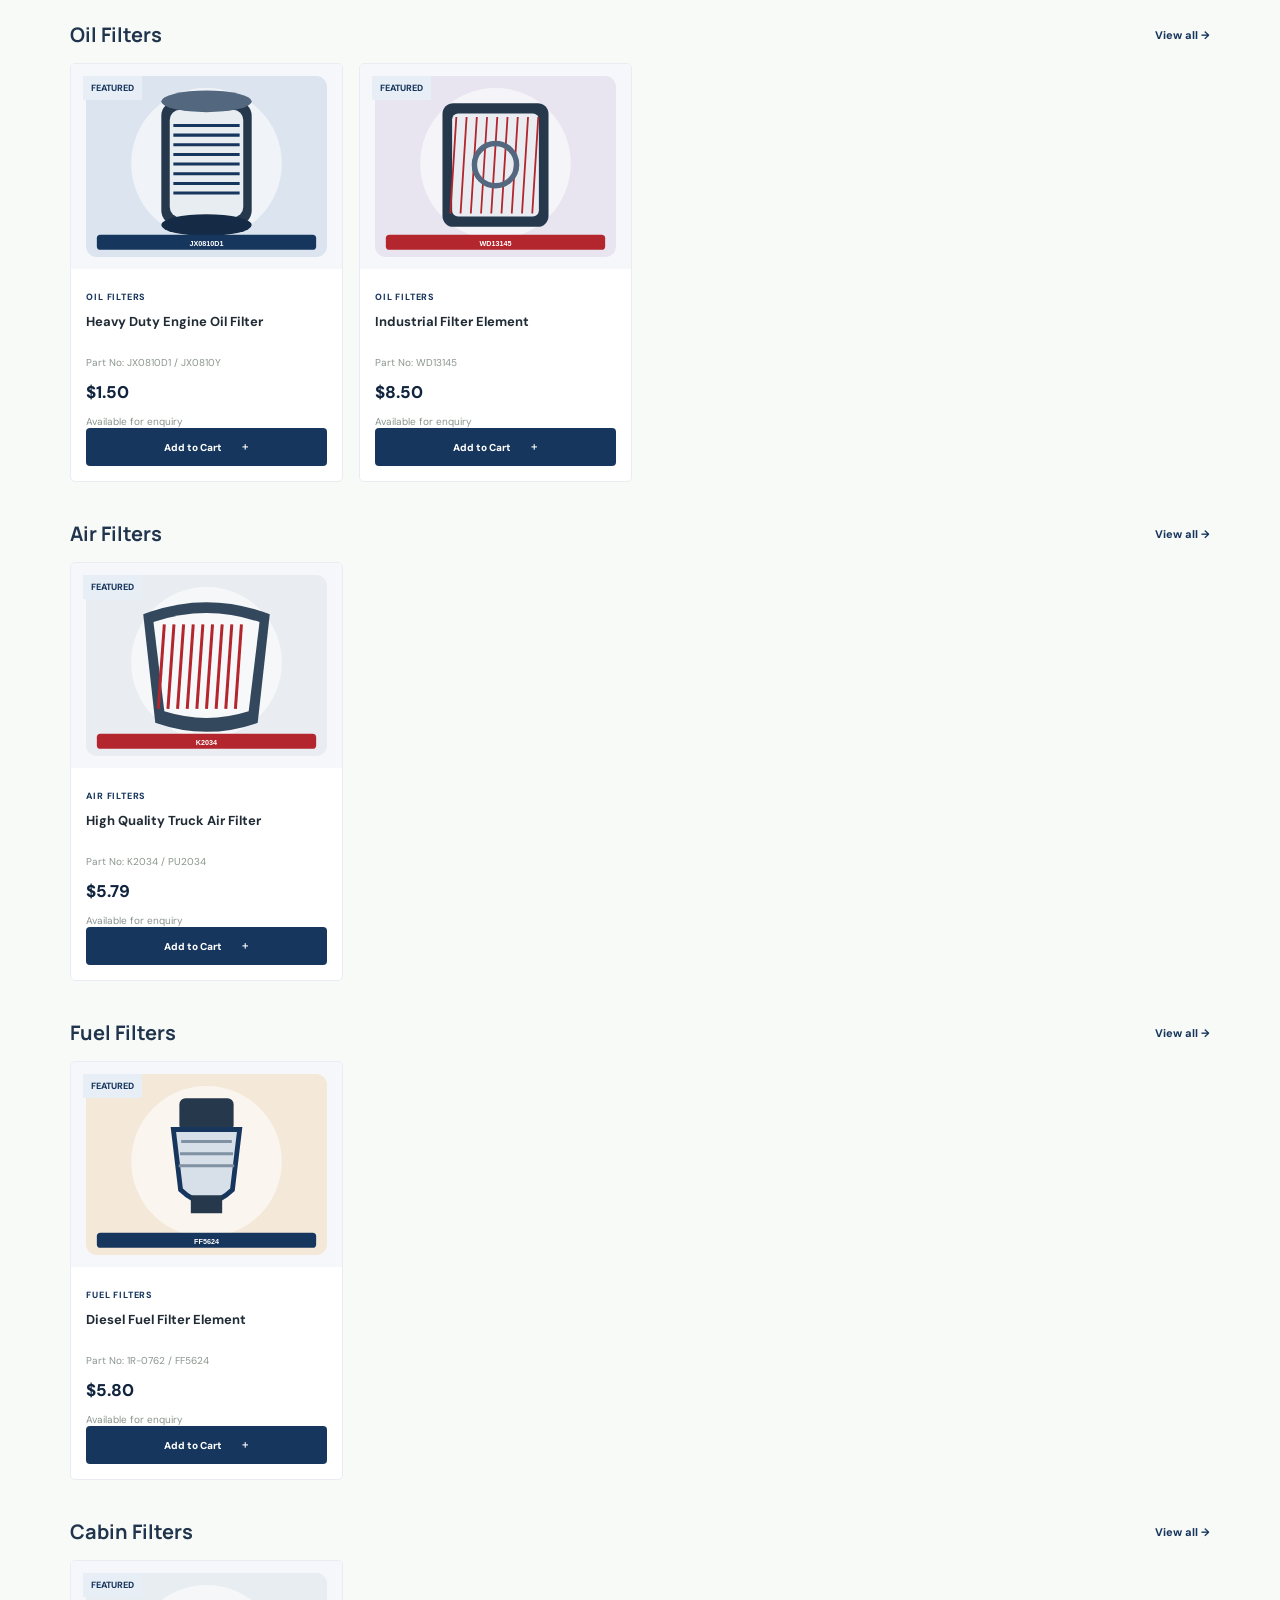
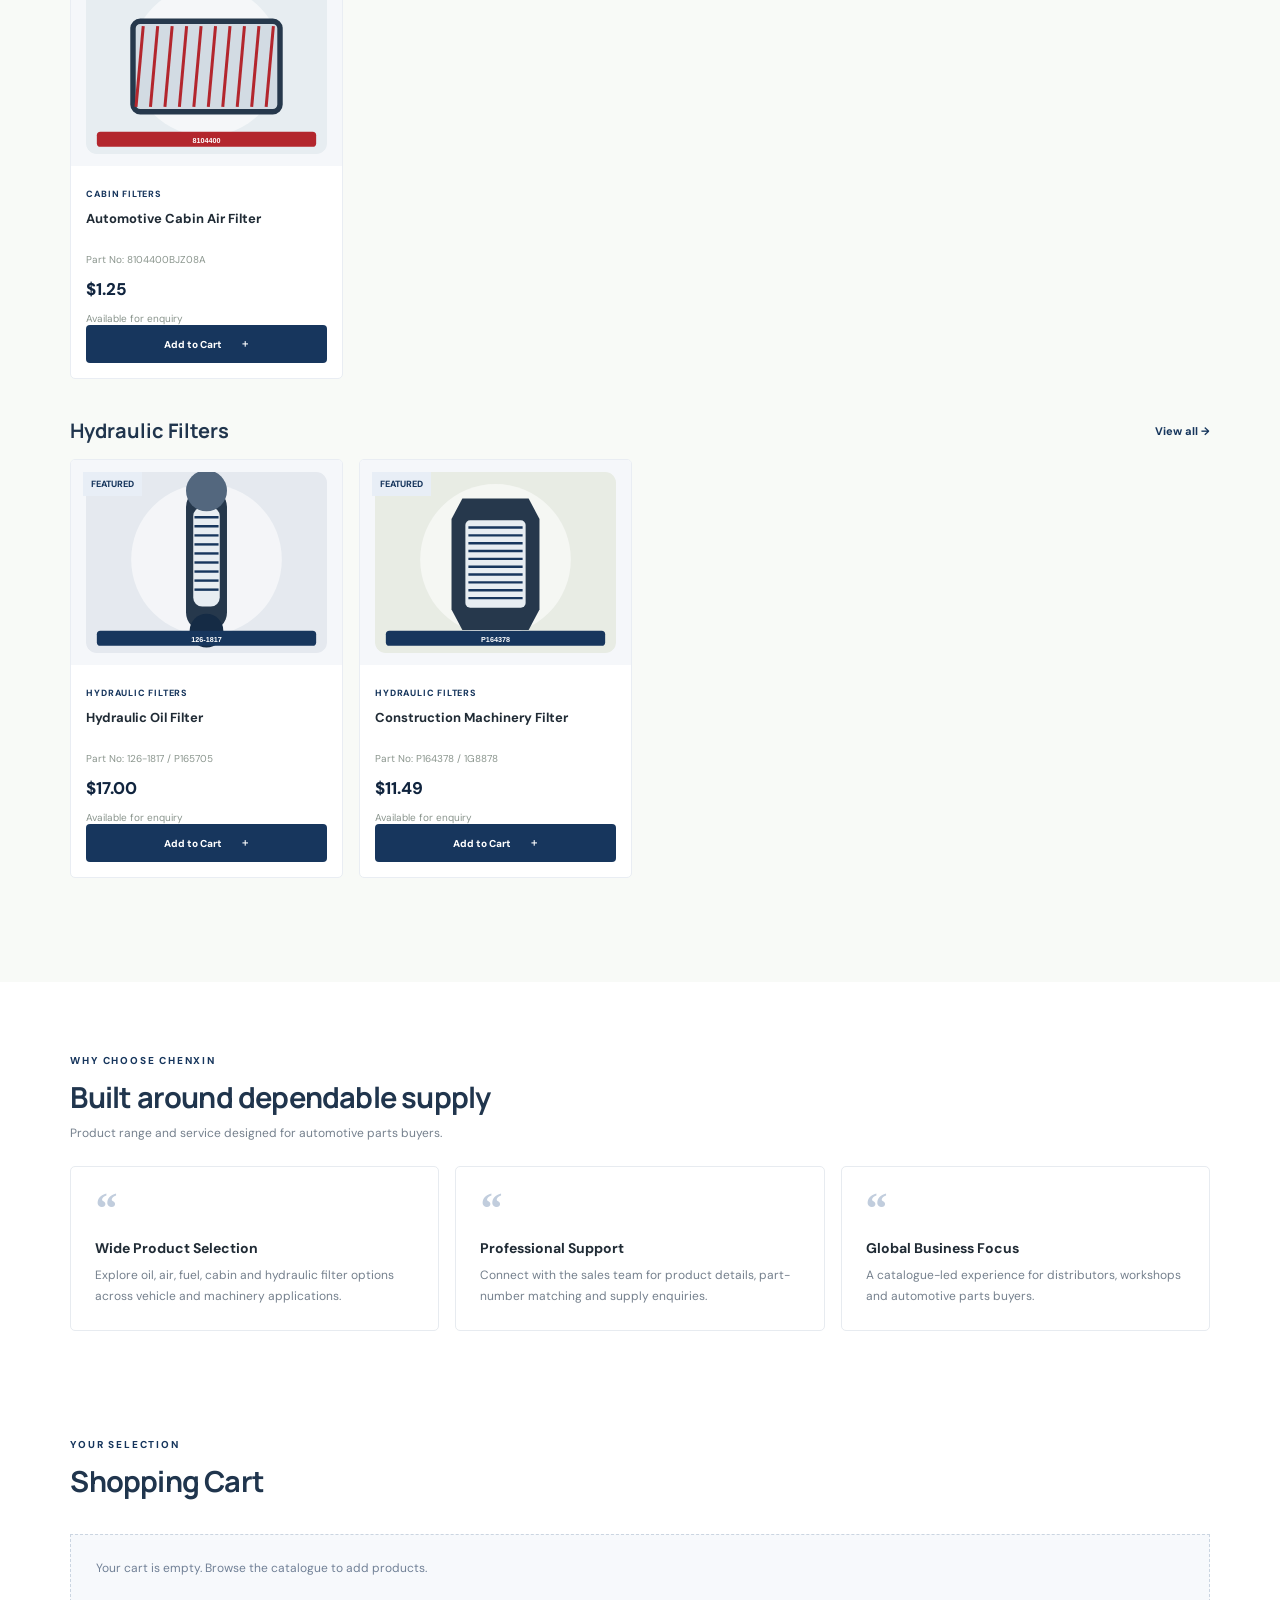
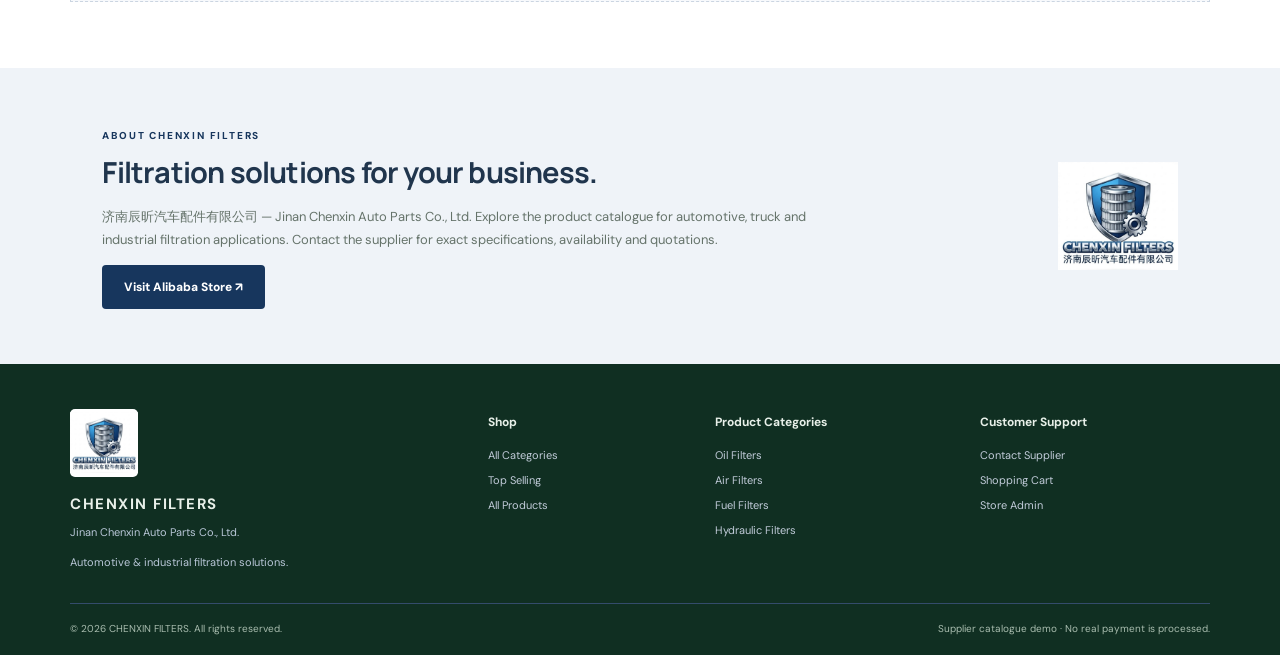
==== commit d201bf9b: "Update Chenxin website design and unique product images" ====
--- a/index.html
+++ b/index.html
@@ -1,11 +1,24 @@
-<!DOCTYPE html><html lang="en"><head><meta charset="UTF-8"><meta name="viewport" content="width=device-width, initial-scale=1"><title>Chenxin Filters | Auto Filtration & Parts</title><link rel="stylesheet" href="assets/css/style.css"></head><body>
-<div class="top-strip"><span>🚚 Worldwide shipping available</span><span>✦ Quality automotive filtration solutions</span><span>☎ Contact our sales team</span></div>
-<header class="header"><a class="brand" href="index.html"><img src="assets/images/logo.jpeg" alt="Chenxin Filters"><div><strong>CHENXIN FILTERS</strong><small>Automotive filtration solutions</small></div></a><div class="search"><input id="search" placeholder="Search by product, filter type or SKU..."><button onclick="renderProducts()">⌕ <span>Search</span></button></div><div class="header-actions"><a href="#account" onclick="demoAccount()">♙ <span>Account</span></a><a class="cart-link" href="#cart">🛒 <span>Cart</span><b id="cartCount">0</b></a><a class="admin-link" href="admin/index.html">Admin ↗</a></div></header>
-<nav class="nav"><a href="index.html">Home</a><a href="#categories">Categories⌄</a><a href="#products">All Products</a><a href="#products" data-cat="Oil Filters">Oil Filters</a><a href="#products" data-cat="Air Filters">Air Filters</a><a href="#products" data-cat="Fuel Filters">Fuel Filters</a><a href="#products" data-cat="Cabin Filters">Cabin Filters</a><a href="#products" data-cat="Hydraulic Filters">Hydraulic Filters</a><a href="#about">About Us</a></nav>
-<main><section class="hero" id="home"><div class="hero-copy"><div class="eyebrow">JINAN CHENXIN AUTO PARTS CO., LTD.</div><h1>Reliable filtration.<br><span>Built for performance.</span></h1><p>Discover dependable filter solutions for automotive, commercial and industrial applications.</p><div class="hero-buttons"><a class="btn" href="#products">Shop products <span>→</span></a><a class="btn btn-light" href="#about">Learn about us</a></div><div class="trust-row"><span>✓ Quality focused</span><span>✓ Wide product range</span><span>✓ Professional service</span></div></div><div class="hero-visual"><img src="assets/images/logo.jpeg" alt="Chenxin Filters emblem"><div class="floating-note"><strong>CHENXIN</strong><small>FILTERS & PARTS</small></div></div></section>
-<section class="category-section" id="categories"><div class="section-head"><div><span class="eyebrow">Browse product range</span><h2>Shop by category</h2><p>Find the right filtration product for your needs.</p></div><a href="#products" class="text-link">View all products →</a></div><div id="categoriesGrid" class="category-grid"></div></section>
-<section class="promo-band"><div><span class="eyebrow">Engineered for dependable filtration</span><h2>Quality parts. Reliable supply.</h2><p>Browse our selection of filter products for a range of vehicles and equipment.</p></div><a href="#products" class="btn">Explore catalogue →</a></section>
-<section class="products-section" id="products"><div class="section-head"><div><span class="eyebrow">Our catalogue</span><h2>Featured products</h2><p>Explore our popular filter selections.</p></div><div class="filters"><select id="categoryFilter" onchange="renderProducts()"><option value="All">All Categories</option></select><select id="sort" onchange="renderProducts()"><option value="default">Featured</option><option value="low">Price: Low to High</option><option value="high">Price: High to Low</option></select></div></div><div id="productGrid" class="product-grid"></div></section>
-<section class="cart-section" id="cart"><div class="section-head"><div><span class="eyebrow">Your selection</span><h2>Shopping cart</h2></div></div><div id="cartArea"></div></section>
-<section class="benefits"><div><b>✓ Quality products</b><small>Selection focused on reliability</small></div><div><b>🚚 Shipping support</b><small>Shipping options for your order</small></div><div><b>☎ Customer support</b><small>Get in touch with our team</small></div><div><b>🔒 Secure checkout</b><small>Payment options shown at checkout</small></div></section><section id="about" class="about"><div><span class="eyebrow">About Chenxin Filters</span><h2>Filtration solutions for your business.</h2><p>济南辰昕汽车配件有限公司 — CHENXIN FILTERS is focused on automotive filtration and parts. Browse our product catalogue and submit a demo order to explore the shopping experience.</p></div><a href="#products" class="btn">Browse products</a></section></main>
-<footer><div class="footer-main"><div class="footer-brand"><img src="assets/images/logo.jpeg" alt="Logo"><h3>CHENXIN FILTERS</h3><p>济南辰昕汽车配件有限公司</p><small>Automotive filtration solutions</small><div class="social"><a href="#" aria-label="Facebook">f&nbsp; Facebook</a><a href="#" aria-label="Instagram">◎&nbsp; Instagram</a><a href="#" aria-label="WhatsApp">◉&nbsp; WhatsApp</a></div></div><div class="footer-col"><h4>Quick Links</h4><a href="index.html">Home</a><a href="#products">Shop Products</a><a href="#categories">Categories</a><a href="#about">About Us</a></div><div class="footer-col"><h4>Categories</h4><a href="#products" data-cat="Oil Filters">Oil Filters</a><a href="#products" data-cat="Air Filters">Air Filters</a><a href="#products" data-cat="Fuel Filters">Fuel Filters</a><a href="#products" data-cat="Cabin Filters">Cabin Filters</a></div><div class="footer-col"><h4>Customer Service</h4><a href="#account" onclick="demoAccount()">My Account</a><a href="#cart">Shopping Cart</a><a href="#cart">Checkout</a><a href="#">Contact Us</a></div></div><div class="payment"><span>We accept</span><b class="pay visa">VISA</b><b class="pay mc">●● Mastercard</b><b class="pay pp">PayPal</b><b class="pay cod">Cash / Bank transfer</b></div><div class="footer-bottom"><span>© 2026 CHENXIN FILTERS · Demo store</span><span>Privacy&nbsp; | &nbsp;Terms&nbsp; | &nbsp;Shipping</span></div><p class="demo-note">Demonstration website. Social, contact and payment options are illustrative; no real payment is processed.</p></footer><script src="assets/js/app.js"></script></body></html>
+<!doctype html>
+<html lang="en"><head><meta charset="utf-8"><meta name="viewport" content="width=device-width,initial-scale=1">
+<title>Chenxin Filters | Automotive Filtration Solutions</title><meta name="description" content="Explore Chenxin automotive, truck and industrial filters.">
+<link rel="stylesheet" href="assets/css/style.css"></head><body>
+<div class="announcement"><span>✦ Automotive filtration solutions for global markets</span><span>Worldwide supply · Quality-focused products · Professional support</span></div>
+<header class="site-header"><a class="brand" href="index.html"><img src="assets/images/logo.jpeg" alt="Chenxin logo"><span><b>CHENXIN FILTERS</b><small>JINAN CHENXIN AUTO PARTS CO., LTD.</small></span></a>
+<div class="searchbox"><input id="search" placeholder="Search products, categories or part number..."><button onclick="renderProducts()">⌕</button></div>
+<div class="head-actions"><a href="#account" onclick="demoAccount()">♙ <span>Account</span></a><a href="#cart">♡ <span>Wishlist</span></a><a href="#cart" class="cart-head">🛒 <span>Cart</span><b id="cartCount">0</b></a></div></header>
+<nav class="main-nav"><a class="active" href="index.html">Home</a><a href="#categories">Shop by Category</a><a href="#top-selling">Top Selling</a><a href="#products">All Products</a><a href="#brands">Our Brands</a><a href="#about">About Us</a><a href="admin/index.html">Admin ↗</a></nav>
+<main>
+<section class="hero-wrap"><div class="hero-banner"><div class="hero-text"><span class="kicker">ENGINEERED FOR EVERY JOURNEY</span><h1>Protection starts<br><em>with the right filter.</em></h1><p>Discover dependable filtration solutions for cars, heavy-duty trucks and industrial machinery.</p><div class="hero-cta"><a class="btn primary" href="#top-selling">Explore Products <b>→</b></a><a class="btn outline" href="#about">Discover Chenxin</a></div><div class="hero-points"><span>✓ Wide product range</span><span>✓ Reliable supply</span><span>✓ Professional service</span></div></div><div class="hero-art"><div class="hero-orbit"></div><img src="assets/images/products/oil-filter.svg" alt="Illustrative oil filter product visual"><div class="hero-badge"><b>CHENXIN</b><small>FILTER SOLUTIONS</small></div></div><div class="slide-dots"><i class="selected"></i><i></i><i></i></div></div></section>
+<section class="service-strip"><div><b>✦ Quality Focused</b><small>Filtration products for demanding use</small></div><div><b>▣ Broad Catalogue</b><small>Automotive, truck & machinery filters</small></div><div><b>↗ Global Supply</b><small>Supporting customers worldwide</small></div><div><b>☎ Sales Support</b><small>Connect with our product team</small></div></section>
+<section class="section categories" id="categories"><div class="section-title"><div><span class="eyebrow">FIND WHAT YOU NEED</span><h2>Featured Categories</h2><p>Browse our filtration range by product type.</p></div><a href="#products" class="view-link">View all categories →</a></div><div id="categoriesGrid" class="category-grid"></div></section>
+<section class="section selling" id="top-selling"><div class="section-title"><div><span class="eyebrow">CUSTOMER FAVOURITES</span><h2>Top Selling Products</h2><p>Popular filtration products from the Chenxin catalogue.</p></div><a href="#products" class="view-link">View all products →</a></div><div id="topSellingGrid" class="product-grid"></div></section>
+<section class="brand-band" id="brands"><div><span class="eyebrow">OUR COMPANY</span><h2>One name. A complete filtration range.</h2><p>Jinan Chenxin Auto Parts Co., Ltd.</p></div><div class="brand-stamp"><img src="assets/images/logo.jpeg" alt="Chenxin"><b>CHENXIN<br>FILTERS</b></div></section>
+<section class="section catalogue" id="products"><div class="section-title"><div><span class="eyebrow">EXPLORE THE CATALOGUE</span><h2>Shop by Product Range</h2><p>Filter by category or search by product name and part number.</p></div><div class="filters"><select id="categoryFilter" onchange="renderProducts()"><option value="All">All Categories</option></select><select id="sort" onchange="renderProducts()"><option value="default">Featured</option><option value="low">Price: Low to High</option><option value="high">Price: High to Low</option></select></div></div><div id="productGrid" class="product-grid"></div></section>
+<section class="section category-rows"><div class="section-title"><div><span class="eyebrow">BUILT FOR DIFFERENT APPLICATIONS</span><h2>Explore Our Filter Solutions</h2></div></div><div id="categoryRows"></div></section>
+<section class="section testimonials"><div class="section-title"><div><span class="eyebrow">WHY CHOOSE CHENXIN</span><h2>Built around dependable supply</h2><p>Product range and service designed for automotive parts buyers.</p></div></div><div class="testimonial-grid"><article><div class="quote">“</div><h3>Wide Product Selection</h3><p>Explore oil, air, fuel, cabin and hydraulic filter options across vehicle and machinery applications.</p></article><article><div class="quote">“</div><h3>Professional Support</h3><p>Connect with the sales team for product details, part-number matching and supply enquiries.</p></article><article><div class="quote">“</div><h3>Global Business Focus</h3><p>A catalogue-led experience for distributors, workshops and automotive parts buyers.</p></article></div></section>
+<section class="cart-section section" id="cart"><div class="section-title"><div><span class="eyebrow">YOUR SELECTION</span><h2>Shopping Cart</h2></div></div><div id="cartArea"></div></section>
+<section class="about-section" id="about"><div><span class="eyebrow">ABOUT CHENXIN FILTERS</span><h2>Filtration solutions for your business.</h2><p>济南辰昕汽车配件有限公司 — Jinan Chenxin Auto Parts Co., Ltd. Explore the product catalogue for automotive, truck and industrial filtration applications. Contact the supplier for exact specifications, availability and quotations.</p><a class="btn primary" href="https://jncxqp.en.alibaba.com/" target="_blank" rel="noopener">Visit Alibaba Store ↗</a></div><img src="assets/images/logo.jpeg" alt="Chenxin Filters logo"></section>
+</main>
+<footer><div class="footer-main"><div class="footer-about"><img src="assets/images/logo.jpeg" alt="Chenxin"><h3>CHENXIN FILTERS</h3><p>Jinan Chenxin Auto Parts Co., Ltd.</p><small>Automotive & industrial filtration solutions.</small></div><div><h4>Shop</h4><a href="#categories">All Categories</a><a href="#top-selling">Top Selling</a><a href="#products">All Products</a></div><div><h4>Product Categories</h4><a href="#products" data-cat="Oil Filters">Oil Filters</a><a href="#products" data-cat="Air Filters">Air Filters</a><a href="#products" data-cat="Fuel Filters">Fuel Filters</a><a href="#products" data-cat="Hydraulic Filters">Hydraulic Filters</a></div><div><h4>Customer Support</h4><a href="https://jncxqp.en.alibaba.com/" target="_blank">Contact Supplier</a><a href="#cart">Shopping Cart</a><a href="admin/index.html">Store Admin</a></div></div><div class="footer-bottom"><span>© 2026 CHENXIN FILTERS. All rights reserved.</span><span>Supplier catalogue demo · No real payment is processed.</span></div></footer>
+<nav class="mobile-nav"><a href="index.html">⌂<small>Home</small></a><a href="#categories">▦<small>Categories</small></a><a href="#products">⌕<small>Search</small></a><a href="#cart">🛒<small>Cart <b id="mobileCartCount">0</b></small></a></nav>
+<script src="assets/js/app.js"></script></body></html>
--- a/assets/css/style.css
+++ b/assets/css/style.css
@@ -1,2 +1,7 @@
-@import url('https://fonts.googleapis.com/css2?family=Inter:wght@400;500;600;700;800;900&display=swap');
-:root{--green:#176b45;--green2:#218653;--dark:#12251d;--muted:#65756d;--pale:#f3f8f4;--line:#e5ece7;--gold:#e5a526}*{box-sizing:border-box}html{scroll-behavior:smooth}body{margin:0;font-family:Inter,Arial,sans-serif;color:var(--dark);background:#fff}a{text-decoration:none;color:inherit}.top-strip{display:flex;justify-content:space-between;padding:10px max(4vw,24px);background:#102c22;color:#eaf4ee;font-size:12px;letter-spacing:.15px}.header{display:flex;align-items:center;gap:28px;padding:18px max(4vw,24px);border-bottom:1px solid var(--line);background:white}.brand{display:flex;align-items:center;gap:12px;min-width:250px}.brand img{width:66px;height:66px;object-fit:contain}.brand strong{display:block;font-weight:900;letter-spacing:1.1px;font-size:19px}.brand small{display:block;color:#75847c;font-size:11px;margin-top:5px}.search{display:flex;flex:1;max-width:660px;border:1px solid #dce6df;border-radius:8px;overflow:hidden;height:46px;background:#fafcfb}.search input{border:0;background:transparent;outline:0;padding:0 15px;flex:1;font-size:14px;min-width:0}.search button{border:0;background:var(--green);color:#fff;padding:0 20px;font-weight:700;cursor:pointer}.header-actions{display:flex;align-items:center;gap:20px;margin-left:auto;white-space:nowrap;font-size:13px}.header-actions a{font-weight:600}.cart-link b{background:#eaf5ee;color:var(--green);padding:4px 7px;border-radius:20px}.admin-link{color:var(--green)}.nav{display:flex;align-items:center;gap:28px;padding:15px max(4vw,24px);border-bottom:1px solid var(--line);font-size:13px;font-weight:600;color:#354a3f;overflow-x:auto;white-space:nowrap}.nav a:hover,.footer-col a:hover{color:var(--green2)}.hero{margin:26px max(4vw,24px) 0;min-height:390px;border-radius:18px;overflow:hidden;background:linear-gradient(115deg,#102f24 0%,#175a3b 58%,#237d52 100%);color:white;display:grid;grid-template-columns:1.2fr .8fr;position:relative;padding:50px 6%;align-items:center}.hero-copy{max-width:640px;position:relative;z-index:2}.eyebrow{font-size:11px;font-weight:800;letter-spacing:1.6px;text-transform:uppercase;color:#91c6a5}.hero h1{font-size:clamp(38px,5vw,62px);line-height:1.06;margin:18px 0;font-weight:900;letter-spacing:-2px}.hero h1 span{color:#c8f0d7}.hero p{color:#d4e5db;line-height:1.7;max-width:520px;font-size:16px}.hero-buttons{display:flex;gap:12px;margin-top:28px}.btn{display:inline-flex;align-items:center;justify-content:center;gap:12px;background:var(--green2);color:white;border:0;border-radius:7px;padding:13px 19px;font-size:14px;font-weight:700;cursor:pointer}.hero .btn{background:#fff;color:#174b32}.btn-light{background:transparent!important;border:1px solid #9dc8ad;color:#fff!important}.trust-row{display:flex;gap:22px;margin-top:32px;font-size:12px;color:#d4e8dc}.hero-visual{position:relative;display:flex;justify-content:center;align-items:center}.hero-visual img{width:min(330px,70%);filter:drop-shadow(0 20px 25px #09221866);border-radius:12px;mix-blend-mode:screen;opacity:.88}.floating-note{position:absolute;right:5%;bottom:10%;background:white;color:var(--green);padding:14px 20px;border-radius:10px;box-shadow:0 15px 40px #061b1266;transform:rotate(-4deg)}.floating-note strong,.floating-note small{display:block}.floating-note small{font-size:10px;letter-spacing:1px;margin-top:4px}.category-section,.products-section,.cart-section{padding:62px max(4vw,24px)}.section-head{display:flex;align-items:end;justify-content:space-between;gap:20px;margin-bottom:25px}.section-head h2,.about h2{font-size:30px;margin:8px 0;color:#172d22;letter-spacing:-.8px}.section-head p{color:var(--muted);font-size:14px;margin:8px 0 0}.section-head .eyebrow{color:var(--green2)}.text-link{font-size:13px;color:var(--green);font-weight:700}.category-grid{display:grid;grid-template-columns:repeat(7,1fr);gap:14px}.category-card{border:1px solid var(--line);border-radius:12px;background:#fff;padding:22px 12px;text-align:center;cursor:pointer;transition:.2s;box-shadow:0 4px 15px #102e1b05}.category-card:hover{transform:translateY(-4px);border-color:#a8cdb5;box-shadow:0 10px 25px #102e1b10}.cat-icon{height:70px;width:70px;margin:0 auto 14px;border-radius:50%;background:var(--pale);display:flex;align-items:center;justify-content:center;font-size:28px}.category-card strong{font-size:13px}.promo-band{margin:0 max(4vw,24px);background:#edf6ef;border:1px solid #dcece1;border-radius:15px;padding:34px 5%;display:flex;align-items:center;justify-content:space-between;gap:20px}.promo-band h2{font-size:27px;margin:10px 0}.promo-band p{color:var(--muted);font-size:14px}.promo-band .eyebrow{color:var(--green)}.products-section{background:#fafcfb}.filters{display:flex;gap:10px}.filters select{padding:11px;border:1px solid #dce6df;border-radius:7px;background:white;color:#30473b}.product-grid{display:grid;grid-template-columns:repeat(4,1fr);gap:18px}.product-card{background:white;border:1px solid var(--line);border-radius:12px;overflow:hidden;transition:.2s}.product-card:hover{box-shadow:0 12px 28px #122d1b12;transform:translateY(-3px)}.product-image{height:190px;background:linear-gradient(140deg,#f4f8f5,#eaf2ed);display:flex;align-items:center;justify-content:center;overflow:hidden}.product-image img{width:100%;height:100%;object-fit:cover}.product-placeholder{font-size:65px;opacity:.75}.product-info{padding:18px}.tag{display:inline-block;font-size:10px;text-transform:uppercase;letter-spacing:.6px;color:var(--green);background:#edf7f0;border-radius:20px;padding:6px 8px}.product-info h3{font-size:15px;margin:12px 0 7px;line-height:1.4}.sku,.stock,.muted{font-size:12px;color:var(--muted)}.price{font-size:20px;font-weight:800;margin:12px 0;color:var(--green)}.product-info .btn{width:100%;margin-top:12px}.empty{padding:25px;background:#fff;border:1px dashed #cbd9d0;border-radius:10px;color:var(--muted)}.cart-row{display:grid;grid-template-columns:2fr 1fr 1fr auto;align-items:center;gap:15px;padding:15px;border-bottom:1px solid var(--line)}.cart-row button{cursor:pointer}.cart-total{text-align:right;font-size:22px;font-weight:800;padding:20px}.checkout-btn{float:right}.table-action{border:0;background:#f5e8e8;color:#a33;border-radius:5px;padding:8px}.benefits{display:grid;grid-template-columns:repeat(4,1fr);gap:15px;padding:32px max(4vw,24px);border-top:1px solid var(--line);border-bottom:1px solid var(--line)}.benefits div{padding:10px 15px;border-right:1px solid var(--line)}.benefits div:last-child{border:0}.benefits b,.benefits small{display:block}.benefits b{font-size:14px}.benefits small{color:var(--muted);font-size:12px;margin-top:8px}.about{display:flex;align-items:center;justify-content:space-between;gap:30px;padding:60px max(4vw,24px)}.about>div{max-width:750px}.about p{line-height:1.8;color:var(--muted);font-size:14px}footer{background:#102b21;color:#e9f3ec;padding:45px max(4vw,24px) 20px}.footer-main{display:grid;grid-template-columns:1.5fr 1fr 1fr 1fr;gap:40px;padding-bottom:35px}.footer-brand img{width:100px;height:100px;object-fit:contain;border-radius:7px}.footer-brand h3{letter-spacing:1px;margin:14px 0 5px}.footer-brand p{font-size:13px;margin:7px 0}.footer-brand small{color:#9bb9a7}.footer-col h4{font-size:14px;margin:5px 0 18px}.footer-col a{display:block;color:#b8d0c1;font-size:13px;margin:12px 0}.social{display:flex;gap:10px;flex-wrap:wrap;margin-top:20px}.social a{border:1px solid #416452;color:#d5e6dc;border-radius:30px;padding:8px 11px;font-size:12px}.payment{display:flex;align-items:center;gap:10px;flex-wrap:wrap;border-top:1px solid #355345;border-bottom:1px solid #355345;padding:18px 0}.payment>span{font-size:12px;color:#adc8b7;margin-right:6px}.pay{display:inline-block;background:white;color:#203c2d;padding:7px 12px;border-radius:5px;font-size:12px;font-weight:800}.mc{color:#263e83}.pp{color:#1460a5}.cod{font-size:10px}.footer-bottom{display:flex;justify-content:space-between;gap:20px;padding-top:20px;color:#b4c8bb;font-size:12px}.demo-note{text-align:center;color:#839e8d;font-size:10px;margin:16px 0 0}@media(max-width:1050px){.category-grid{grid-template-columns:repeat(4,1fr)}.product-grid{grid-template-columns:repeat(3,1fr)}.header{flex-wrap:wrap}.header-actions{margin-left:0}.hero{grid-template-columns:1fr .7fr}.footer-main{grid-template-columns:1fr 1fr}}@media(max-width:700px){.top-strip{gap:8px;justify-content:center;flex-wrap:wrap}.top-strip span:nth-child(2){display:none}.header{gap:14px}.brand{min-width:auto}.brand img{width:48px;height:48px}.brand strong{font-size:15px}.search{order:3;max-width:none;flex-basis:100%}.header-actions{gap:12px;font-size:12px}.header-actions a span{display:none}.nav{gap:18px}.hero{grid-template-columns:1fr;padding:35px 25px;margin:18px 15px}.hero-visual{display:none}.hero h1{font-size:42px}.trust-row{flex-wrap:wrap;gap:10px}.section-head{align-items:start;flex-direction:column}.category-section,.products-section,.cart-section{padding:42px 16px}.category-grid{grid-template-columns:repeat(2,1fr)}.product-grid{grid-template-columns:repeat(2,1fr);gap:10px}.product-image{height:140px}.product-info{padding:12px}.product-info h3{font-size:13px}.promo-band{margin:0 15px;flex-direction:column;align-items:start}.filters{width:100%;flex-wrap:wrap}.filters select{flex:1;min-width:120px}.benefits{grid-template-columns:repeat(2,1fr);padding:24px 15px}.benefits div:nth-child(2){border-right:0}.about{padding:42px 16px;flex-direction:column;align-items:start}.footer-main{grid-template-columns:1fr 1fr;gap:25px}.footer-brand{grid-column:1/-1}.footer-bottom{flex-direction:column}.cart-row{grid-template-columns:1fr 1fr}.cart-row>button:last-child{justify-self:start}}@media(max-width:420px){.product-grid{grid-template-columns:1fr}.product-image{height:180px}.category-grid{grid-template-columns:1fr 1fr}.footer-main{grid-template-columns:1fr}.footer-brand{grid-column:auto}}
+@import url('https://fonts.googleapis.com/css2?family=DM+Sans:wght@400;500;600;700;800&family=Manrope:wght@400;500;600;700;800&display=swap');
+:root{--green:#17365d;--deep:#10243e;--lime:#dce5ef;--ink:#202b35;--muted:#75808d;--line:#e7ebf0;--soft:#f5f7fa;--white:#fff;--orange:#b3262d}
+*{box-sizing:border-box}html{scroll-behavior:smooth}body{margin:0;font-family:'DM Sans',Arial,sans-serif;color:var(--ink);background:#fff}a{text-decoration:none;color:inherit}button,select,input{font:inherit}.announcement{height:36px;background:var(--deep);color:#edf1f7;display:flex;justify-content:space-between;align-items:center;padding:0 5.5%;font-size:11px;letter-spacing:.2px}.site-header{height:88px;display:flex;align-items:center;gap:40px;padding:0 5.5%;border-bottom:1px solid var(--line);background:#fff}.brand{display:flex;align-items:center;gap:12px;min-width:260px}.brand img{width:58px;height:58px;object-fit:contain}.brand b{display:block;font-family:Manrope,sans-serif;font-size:18px;letter-spacing:1px;color:var(--deep)}.brand small{display:block;font-size:9px;letter-spacing:1.1px;color:#8a948d;margin-top:5px}.searchbox{height:46px;display:flex;flex:1;max-width:630px;border:1px solid #dce5de;border-radius:5px;overflow:hidden;background:#fafcf9}.searchbox input{border:0;background:transparent;outline:0;padding:0 16px;flex:1;min-width:0;font-size:13px}.searchbox button{width:55px;border:0;background:var(--green);color:#fff;font-size:25px;cursor:pointer}.head-actions{margin-left:auto;display:flex;align-items:center;gap:25px;font-size:12px;font-weight:600}.head-actions a{display:flex;align-items:center;gap:7px;white-space:nowrap}.cart-head{position:relative}.cart-head b{background:var(--orange);color:#fff;border-radius:50%;font-size:10px;padding:3px 6px}.main-nav{height:48px;border-bottom:1px solid var(--line);display:flex;align-items:center;justify-content:center;gap:42px;font-size:12px;font-weight:700;color:#44534a}.main-nav a{height:100%;display:flex;align-items:center;position:relative}.main-nav a:hover,.main-nav .active{color:var(--green)}.main-nav .active:after{content:"";position:absolute;bottom:0;left:0;right:0;height:3px;background:var(--green)}.hero-wrap{padding:25px 5.5% 0}.hero-banner{min-height:435px;border-radius:8px;background:linear-gradient(110deg,#eaf0f7 0%,#f5f6f8 55%,#dce5ef 100%);display:grid;grid-template-columns:1.15fr .85fr;position:relative;overflow:hidden;padding:55px 7%}.hero-text{position:relative;z-index:2;align-self:center}.kicker,.eyebrow{font-size:10px;font-weight:800;letter-spacing:1.8px;color:var(--green)}.hero h1{font-family:Manrope,sans-serif;font-size:52px;line-height:1.12;letter-spacing:-2px;margin:17px 0 15px;color:#142c49}.hero h1 em{font-style:normal;color:var(--green)}.hero-text p{max-width:470px;color:#687486;font-size:14px;line-height:1.8}.hero-cta{display:flex;gap:12px;margin-top:26px}.btn{display:inline-flex;align-items:center;justify-content:center;gap:18px;padding:13px 21px;border-radius:4px;font-size:12px;font-weight:800;border:1px solid transparent;cursor:pointer}.btn.primary{background:var(--green);color:#fff}.btn.primary:hover{background:var(--deep)}.btn.outline{border-color:#b9c7d8;color:var(--deep);background:#ffffff8c}.hero-points{display:flex;gap:22px;margin-top:34px;color:#536176;font-size:10px;font-weight:700}.hero-art{position:relative;display:flex;align-items:center;justify-content:center}.hero-art img{width:min(340px,90%);position:relative;z-index:1;filter:drop-shadow(0 25px 25px #193c2520);border-radius:24px}.hero-orbit{position:absolute;width:350px;height:350px;border-radius:50%;background:#dce5ef;border:1px solid #c5d1e0}.hero-badge{position:absolute;z-index:2;right:0;bottom:35px;background:#fff;padding:13px 19px;box-shadow:0 10px 30px #173d2518;border-left:3px solid var(--orange)}.hero-badge b,.hero-badge small{display:block}.hero-badge b{font-size:13px;letter-spacing:1.5px;color:var(--deep)}.hero-badge small{font-size:8px;letter-spacing:1px;color:#8b95a3;margin-top:3px}.slide-dots{position:absolute;bottom:18px;left:50%;display:flex;gap:7px}.slide-dots i{width:6px;height:6px;background:#a8b6c8;border-radius:50%}.slide-dots i.selected{width:22px;border-radius:5px;background:var(--green)}.service-strip{margin:0 5.5%;display:grid;grid-template-columns:repeat(4,1fr);padding:25px 0;border-bottom:1px solid var(--line);gap:15px}.service-strip>div{padding-left:22px;border-left:1px solid var(--line)}.service-strip>div:first-child{border:0;padding-left:0}.service-strip b,.service-strip small{display:block}.service-strip b{font-size:12px;color:#34445a}.service-strip small{font-size:10px;color:#8b96a5;margin-top:6px}.section{padding:66px 5.5%}.section-title{display:flex;align-items:end;justify-content:space-between;gap:25px;margin-bottom:25px}.section-title h2,.brand-band h2,.about-section h2{font-family:Manrope,sans-serif;font-size:29px;letter-spacing:-.8px;color:#20354d;margin:8px 0}.section-title p{font-size:12px;color:var(--muted);margin:8px 0 0}.view-link{font-size:11px;color:var(--green);font-weight:800;white-space:nowrap}.category-grid{display:grid;grid-template-columns:repeat(7,1fr);gap:14px}.category-card{border:1px solid var(--line);border-radius:6px;text-align:center;padding:17px 9px 16px;background:#fff;transition:.2s;cursor:pointer}.category-card:hover{border-color:#9db1ca;transform:translateY(-4px);box-shadow:0 12px 25px #183d2510}.cat-image{height:90px;display:flex;align-items:center;justify-content:center;background:#f6f8fb;border-radius:5px;margin-bottom:14px}.cat-image img{width:85px;height:78px;object-fit:contain}.category-card strong{font-size:11px}.selling{background:#f8faf7}.product-grid{display:grid;grid-template-columns:repeat(4,minmax(0,1fr));gap:16px}.product-card{border:1px solid #e9edf3;background:#fff;border-radius:5px;overflow:hidden;transition:.2s;position:relative}.product-card:hover{box-shadow:0 14px 30px #153e2512;transform:translateY(-3px)}.product-image{height:205px;background:#f5f7fa;display:flex;align-items:center;justify-content:center;position:relative}.product-image img{width:100%;height:100%;object-fit:contain;padding:12px}.product-label{position:absolute;top:12px;left:12px;background:#e8eef6;color:var(--green);font-size:9px;font-weight:800;padding:6px 8px;text-transform:uppercase}.product-info{padding:15px}.product-info .category-name{font-size:9px;color:var(--green);font-weight:800;text-transform:uppercase;letter-spacing:.8px}.product-info h3{font-size:13px;line-height:1.45;margin:8px 0 5px;min-height:38px}.sku,.stock{font-size:10px;color:#8a958d}.price{font-size:17px;color:var(--deep);font-weight:800;margin:12px 0}.product-info .btn{width:100%;padding:11px;font-size:10px}.brand-band{margin:0 5.5%;padding:32px 5%;background:#17365d;color:#fff;display:flex;align-items:center;justify-content:space-between;border-radius:6px}.brand-band .eyebrow{color:#e4eaf2}.brand-band h2{color:#fff;font-size:25px}.brand-band p{font-size:12px;color:#c6d1df;margin:0}.brand-stamp{display:flex;align-items:center;gap:14px;background:#fff;padding:12px 18px;border-radius:5px;color:var(--deep)}.brand-stamp img{width:55px;height:55px;object-fit:contain}.brand-stamp b{font-size:13px;letter-spacing:1.3px;line-height:1.4}.catalogue{background:#fff}.filters{display:flex;gap:8px}.filters select{padding:10px 12px;border:1px solid #dfe5ed;border-radius:4px;background:#fff;color:#45546a;font-size:11px}.category-rows{background:#f8faf7}.category-row{margin:25px 0 38px}.category-row-head{display:flex;align-items:center;justify-content:space-between;margin-bottom:15px}.category-row-head h3{font:700 20px Manrope,sans-serif;color:#20354d;margin:0}.category-row-head a{font-size:11px;color:var(--green);font-weight:800}.category-row .product-grid{grid-template-columns:repeat(4,1fr)}.testimonial-grid{display:grid;grid-template-columns:repeat(3,1fr);gap:16px}.testimonial-grid article{border:1px solid var(--line);padding:24px;border-radius:5px;background:#fff}.quote{font:700 44px Georgia;color:#c1cddd;line-height:.8}.testimonial-grid h3{font-size:14px;margin:13px 0 8px}.testimonial-grid p{font-size:12px;color:var(--muted);line-height:1.7;margin:0}.cart-section{padding-top:35px}.cart-row{display:grid;grid-template-columns:2fr 1fr 1fr auto;gap:15px;align-items:center;padding:14px 0;border-bottom:1px solid var(--line);font-size:12px}.cart-row button{cursor:pointer}.cart-total{text-align:right;font-size:20px;font-weight:800;padding:20px}.checkout-btn{float:right;background:var(--green);color:white;border:0;padding:13px 20px;border-radius:4px}.empty{padding:25px;background:#f7f9fc;border:1px dashed #cbd5e1;color:#718096;font-size:12px}.about-section{background:#eff3f8;padding:55px 8%;display:flex;align-items:center;justify-content:space-between;gap:35px}.about-section>div{max-width:720px}.about-section p{font-size:13px;line-height:1.8;color:#65736a}.about-section>img{width:120px;height:120px;object-fit:contain}footer{background:#102f22;color:#e8f0e9;padding:45px 5.5% 20px}.footer-main{display:grid;grid-template-columns:2fr 1fr 1.2fr 1.2fr;gap:35px;padding-bottom:32px}.footer-about img{width:68px;height:68px;object-fit:contain;background:white;border-radius:5px}.footer-about h3{font-size:15px;letter-spacing:1.5px;margin:12px 0 4px}.footer-about p,.footer-about small{font-size:11px;color:#b9c7d8}.footer-main h4{font-size:12px;margin:5px 0 18px}.footer-main a{display:block;font-size:11px;color:#c2ccda;margin:11px 0}.footer-main a:hover{color:#fff}.footer-bottom{border-top:1px solid #344c6c;padding-top:18px;display:flex;justify-content:space-between;gap:15px;color:#a9bdaf;font-size:10px}.mobile-nav{display:none}
+.admin-body{background:#f4f7f4}.sidebar{background:#10243e;color:white}.admin-main{padding:30px}.admin-top{display:flex;justify-content:space-between;align-items:center}.stat-grid{display:grid;grid-template-columns:repeat(4,1fr);gap:15px;margin:25px 0}.stat,.admin-card{background:#fff;border:1px solid var(--line);border-radius:7px;padding:20px}.stat strong{display:block;font-size:26px;margin-top:8px;color:var(--green)}.admin-card{margin:18px 0}.admin-card h2{font-size:18px}table{width:100%;border-collapse:collapse;background:white;font-size:12px}td,th{padding:12px;border-bottom:1px solid var(--line);text-align:left}th{color:var(--green)}.table-action{border:0;background:#edf1f7;color:var(--green);padding:7px 10px;border-radius:4px}.danger{background:#fbeeee;color:#a43}
+@media(max-width:1050px){.site-header{gap:20px;padding:0 3%}.brand{min-width:220px}.main-nav{gap:22px}.category-grid{grid-template-columns:repeat(4,1fr)}.product-grid,.category-row .product-grid{grid-template-columns:repeat(3,1fr)}.hero h1{font-size:44px}}
+@media(max-width:700px){.announcement{justify-content:center;text-align:center}.announcement span:nth-child(2){display:none}.site-header{height:auto;min-height:75px;flex-wrap:wrap;padding:12px 16px;gap:12px}.brand{min-width:0}.brand img{width:45px;height:45px}.brand b{font-size:14px}.brand small{font-size:7px}.head-actions{gap:13px;font-size:17px}.head-actions span{display:none}.searchbox{order:3;max-width:none;flex-basis:100%;height:42px}.main-nav{justify-content:flex-start;overflow:auto;white-space:nowrap;padding:0 16px;gap:24px;height:43px}.main-nav a{font-size:11px}.hero-wrap{padding:14px 12px 0}.hero-banner{grid-template-columns:1fr;padding:32px 23px 45px;min-height:0}.hero h1{font-size:36px}.hero-text p{font-size:12px}.hero-art{display:none}.hero-points{gap:9px;flex-wrap:wrap;font-size:9px}.service-strip{margin:0 16px;grid-template-columns:repeat(2,1fr);gap:18px;padding:20px 0}.service-strip>div{padding-left:12px}.section{padding:42px 16px}.section-title{align-items:flex-start;flex-direction:column;gap:12px}.section-title h2{font-size:24px}.category-grid{grid-template-columns:repeat(2,1fr);gap:9px}.cat-image{height:80px}.product-grid,.category-row .product-grid{grid-template-columns:repeat(2,minmax(0,1fr));gap:9px}.product-image{height:145px}.product-info{padding:10px}.product-info h3{font-size:11px;min-height:45px}.price{font-size:15px}.product-info .btn{padding:10px 5px}.brand-band{margin:0 12px;padding:22px;gap:15px}.brand-band h2{font-size:18px}.brand-stamp{padding:8px}.brand-stamp img{width:38px;height:38px}.brand-stamp b{font-size:9px}.filters{width:100%}.filters select{flex:1;min-width:0}.testimonial-grid{grid-template-columns:1fr}.about-section{padding:38px 20px}.about-section>img{display:none}.footer-main{grid-template-columns:repeat(2,1fr);gap:22px}.footer-about{grid-column:1/-1}.footer-bottom{flex-direction:column;line-height:1.6}.mobile-nav{position:fixed;z-index:20;bottom:0;left:0;right:0;display:flex;justify-content:space-around;background:#fff;border-top:1px solid var(--line);padding:8px 0 calc(8px + env(safe-area-inset-bottom));box-shadow:0 -5px 20px #152b1c10}.mobile-nav a{display:flex;flex-direction:column;align-items:center;gap:3px;font-size:18px;color:var(--green);position:relative}.mobile-nav small{font-size:9px;color:#59675d}.mobile-nav b{font-size:8px;background:var(--orange);color:#fff;border-radius:10px;padding:2px 5px}.cart-section{padding-bottom:90px}.cart-row{grid-template-columns:1fr 1fr}.stat-grid{grid-template-columns:repeat(2,1fr)}.admin-main{padding:15px;overflow:auto}.sidebar{width:100%;position:relative}.admin-body{display:block}}
+@media(max-width:380px){.product-grid,.category-row .product-grid{grid-template-columns:1fr 1fr}.product-image{height:125px}.hero h1{font-size:31px}}
